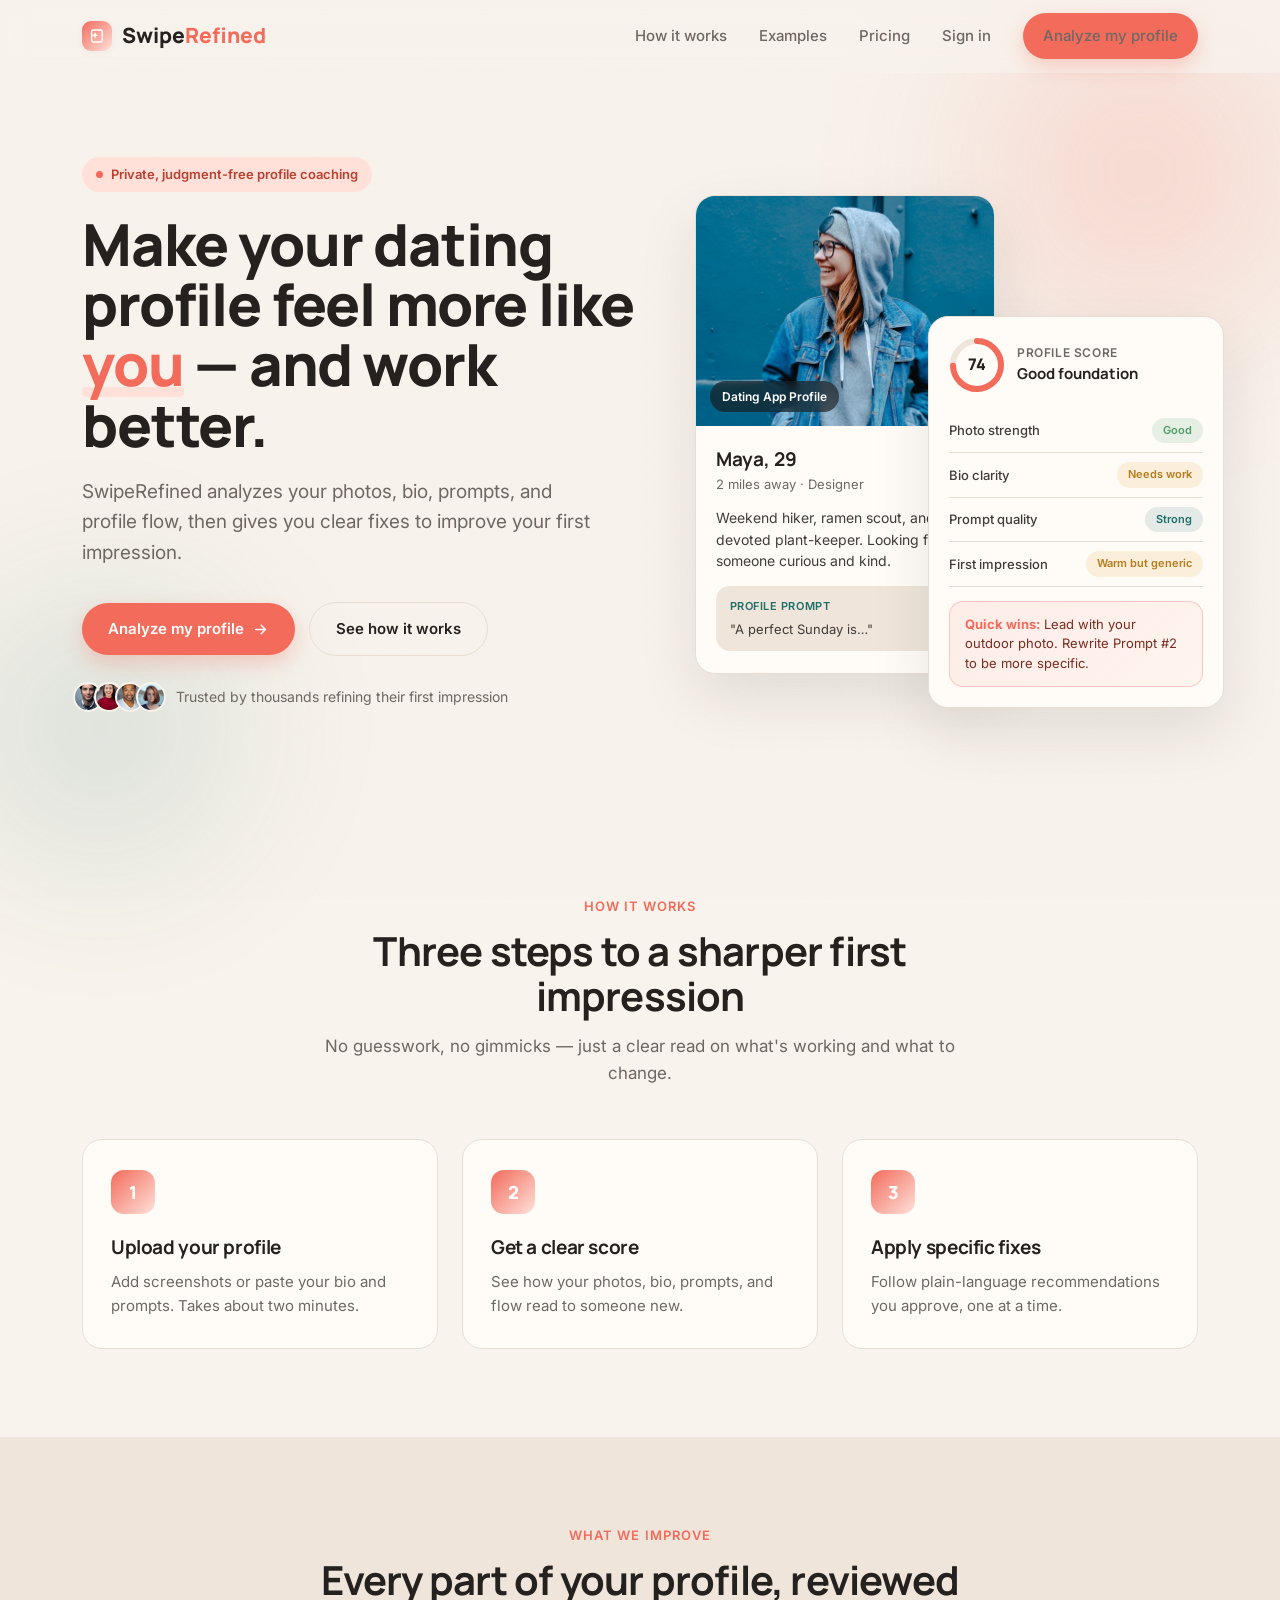
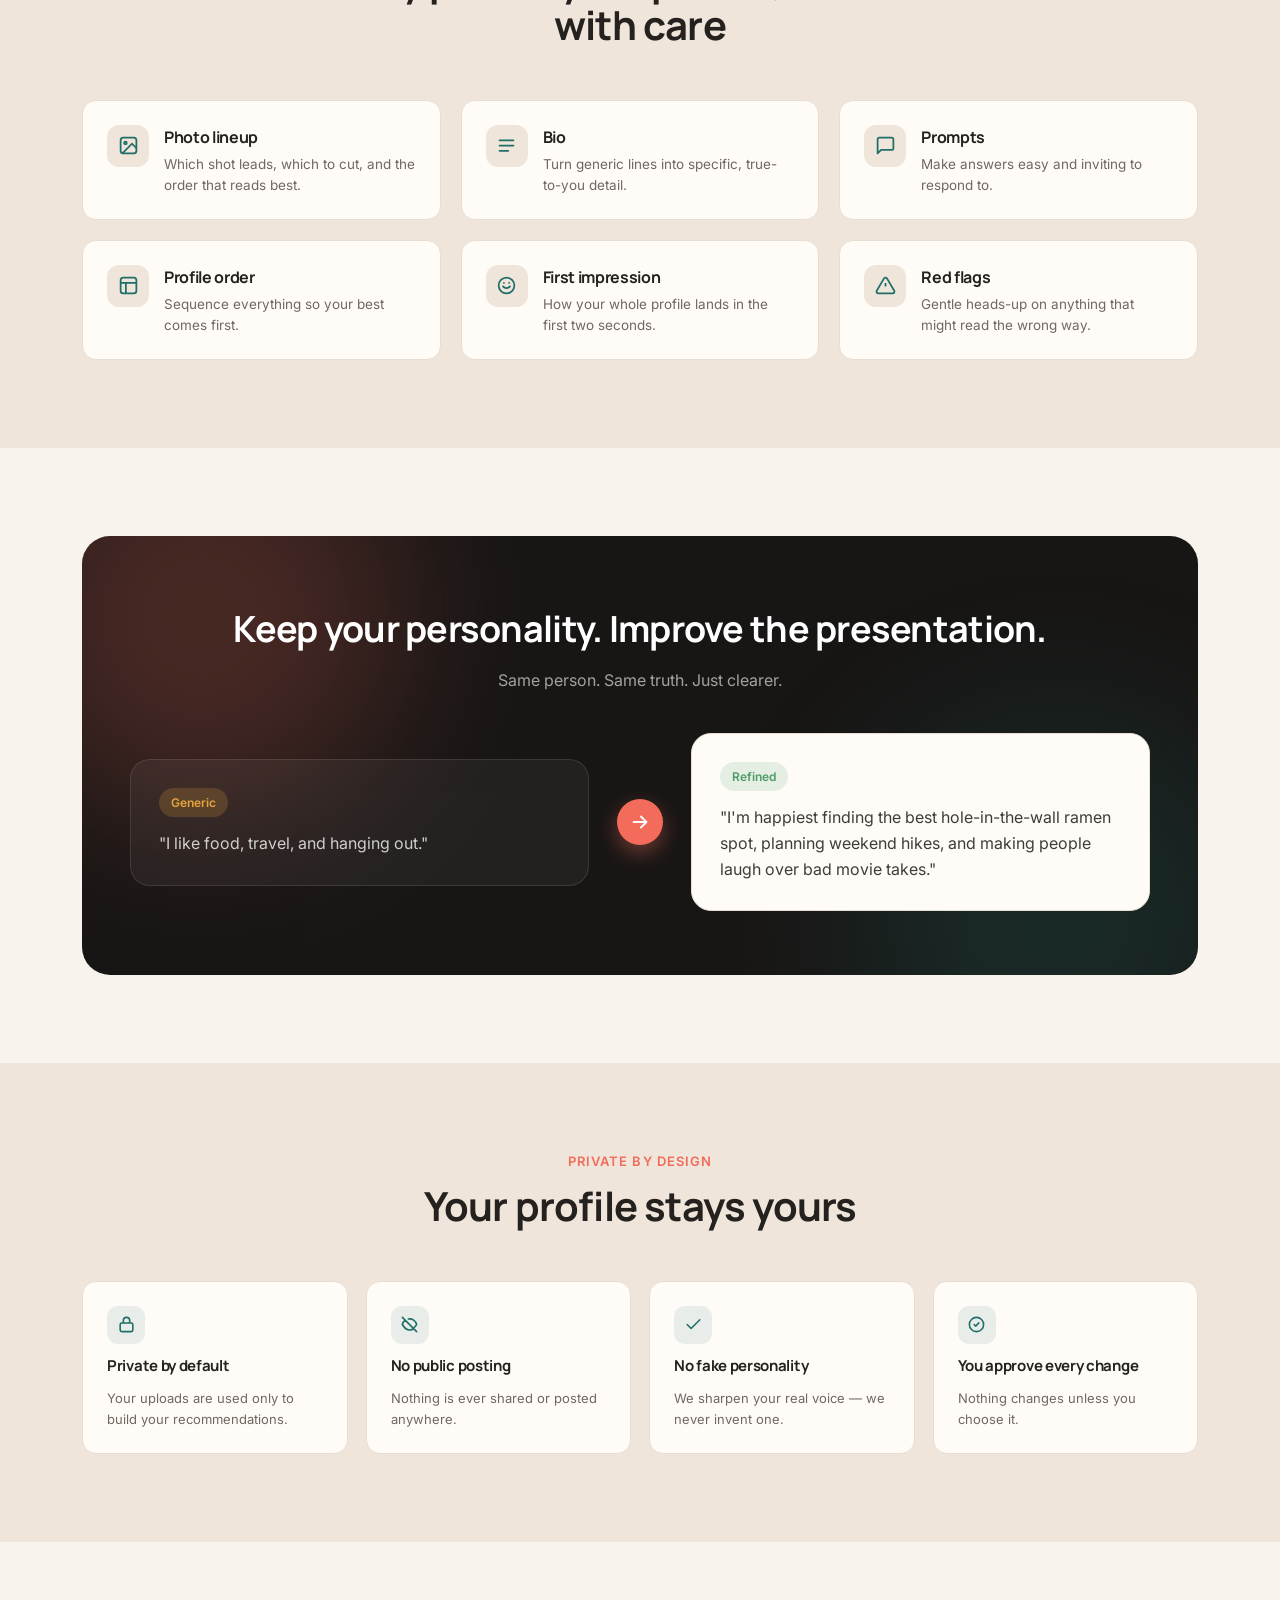
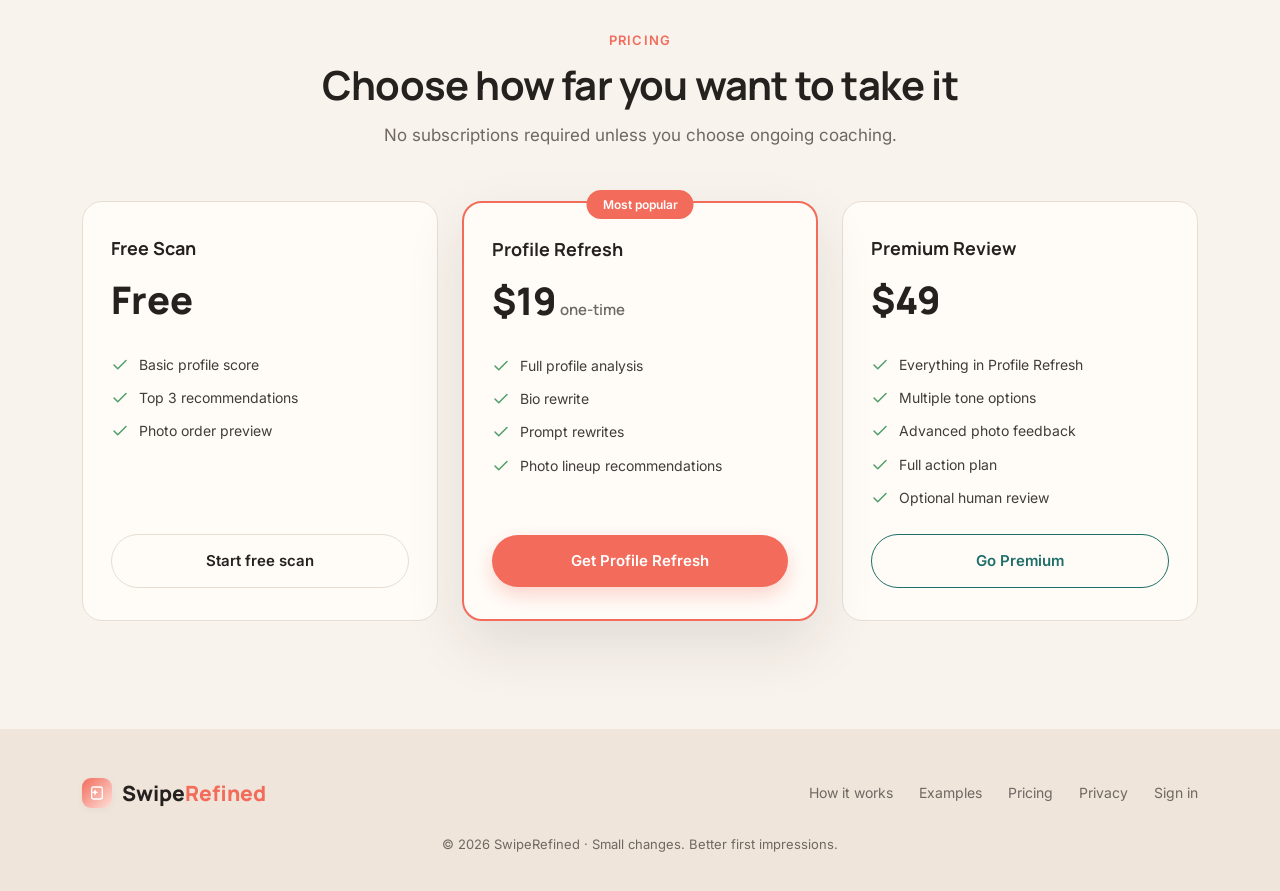
==== 01-landing-refined.html @ c5d5e26e "SwipeRefined design preview: 9 refined screens + shared kit" ====
<!DOCTYPE html>
<html lang="en">
<head>
<meta charset="UTF-8" />
<meta name="viewport" content="width=device-width, initial-scale=1.0" />
<title>SwipeRefined — Make your dating profile feel more like you</title>
<link rel="preconnect" href="https://fonts.googleapis.com" />
<link rel="preconnect" href="https://fonts.gstatic.com" crossorigin />
<link href="https://fonts.googleapis.com/css2?family=Manrope:wght@500;600;700;800&family=Inter:wght@400;500;600&display=swap" rel="stylesheet" />
<style>
  :root{
    --cream:#F8F3EC; --charcoal:#24211F; --gray:#6F6862;
    --coral:#F26B5B; --teal:#1F6F68; --blush:#FFE1DA;
    --green:#4F9D69; --amber:#E7A33E; --card:#FFFCF8;
    --border:#E7DDD2; --sand:#EFE5DA; --dark:#181615;
    --shadow-sm:0 2px 8px rgba(36,33,31,.04);
    --shadow:0 10px 30px rgba(36,33,31,.06);
    --shadow-lg:0 24px 60px rgba(36,33,31,.10);
    --r-lg:20px; --r-md:14px;
    --ease:cubic-bezier(.22,.61,.36,1);
    --container:1180px;
  }
  *{box-sizing:border-box;margin:0;padding:0}
  html{scroll-behavior:smooth}
  body{
    font-family:'Inter',sans-serif;color:var(--charcoal);
    background:var(--cream);line-height:1.6;-webkit-font-smoothing:antialiased;
    position:relative;overflow-x:hidden;
  }
  /* Grain texture overlay for tactile warmth */
  body::before{
    content:"";position:fixed;inset:0;z-index:1;pointer-events:none;opacity:.025;
    background-image:url("data:image/svg+xml,%3Csvg xmlns='http://www.w3.org/2000/svg' width='160' height='160'%3E%3Cfilter id='n'%3E%3CfeTurbulence type='fractalNoise' baseFrequency='.85' numOctaves='3'/%3E%3C/filter%3E%3Crect width='100%25' height='100%25' filter='url(%23n)'/%3E%3C/svg%3E");
  }
  h1,h2,h3,.display{font-family:'Manrope',sans-serif;letter-spacing:-.02em;color:var(--charcoal)}
  .wrap{max-width:var(--container);margin:0 auto;padding:0 32px;position:relative;z-index:2}
  a{text-decoration:none;color:inherit}

  /* ---------- Buttons ---------- */
  .btn{display:inline-flex;align-items:center;gap:8px;border:none;cursor:pointer;
    font-family:'Inter';font-weight:600;font-size:15px;border-radius:999px;
    padding:14px 26px;transition:transform .25s var(--ease),box-shadow .25s var(--ease),background .25s}
  .btn:focus-visible{outline:3px solid rgba(242,107,91,.45);outline-offset:2px}
  .btn-primary{background:var(--coral);color:#fff;box-shadow:0 8px 20px rgba(242,107,91,.28)}
  .btn-primary:hover{transform:translateY(-2px);box-shadow:0 14px 30px rgba(242,107,91,.38)}
  .btn-ghost{background:transparent;color:var(--charcoal);border:1.5px solid var(--border)}
  .btn-ghost:hover{background:var(--sand);transform:translateY(-2px)}

  /* ---------- Nav ---------- */
  nav{position:sticky;top:0;z-index:50;backdrop-filter:blur(14px);
    background:rgba(248,243,236,.78);border-bottom:1px solid transparent;transition:border-color .3s,box-shadow .3s}
  nav.scrolled{border-color:var(--border);box-shadow:var(--shadow-sm)}
  .nav-inner{display:flex;align-items:center;justify-content:space-between;height:72px}
  .logo{display:flex;align-items:center;gap:10px;font-family:'Manrope';font-weight:800;font-size:21px}
  .logo .mark{width:30px;height:30px;border-radius:9px;background:linear-gradient(135deg,var(--coral),var(--blush));
    display:grid;place-items:center;box-shadow:var(--shadow-sm)}
  .logo .swipe{color:var(--charcoal)} .logo .refined{color:var(--coral)}
  .nav-links{display:flex;align-items:center;gap:32px}
  .nav-links a{font-size:15px;color:var(--gray);font-weight:500;position:relative;transition:color .2s}
  .nav-links a:not(.btn)::after{content:"";position:absolute;left:0;bottom:-4px;width:0;height:2px;background:var(--coral);transition:width .25s var(--ease)}
  .nav-links a:not(.btn):hover{color:var(--charcoal)} .nav-links a:not(.btn):hover::after{width:100%}
  @media(max-width:880px){.nav-links a:not(.btn):not(.signin){display:none}}

  /* ---------- Hero ---------- */
  .hero{position:relative;padding:84px 0 96px}
  .blob{position:absolute;border-radius:50%;filter:blur(60px);opacity:.5;z-index:0;pointer-events:none}
  .blob-1{width:520px;height:520px;background:radial-gradient(circle,rgba(242,107,91,.45),transparent 70%);top:-160px;right:-120px}
  .blob-2{width:440px;height:440px;background:radial-gradient(circle,rgba(31,111,104,.30),transparent 70%);bottom:-140px;left:-120px}
  .hero-grid{display:grid;grid-template-columns:1.05fr .95fr;gap:56px;align-items:center;position:relative;z-index:2}
  @media(max-width:920px){.hero-grid{grid-template-columns:1fr;gap:48px}}
  .eyebrow{display:inline-flex;align-items:center;gap:8px;background:var(--blush);color:#b8402f;
    font-size:13px;font-weight:600;padding:7px 14px;border-radius:999px;margin-bottom:22px}
  .eyebrow .dot{width:7px;height:7px;border-radius:50%;background:var(--coral)}
  h1.hero-title{font-size:clamp(38px,5vw,58px);font-weight:800;line-height:1.04;margin-bottom:22px}
  h1.hero-title .accent{color:var(--coral);position:relative;white-space:nowrap}
  h1.hero-title .accent::after{content:"";position:absolute;left:0;bottom:6px;width:100%;height:10px;
    background:var(--blush);z-index:-1;border-radius:4px}
  .hero-sub{font-size:19px;color:var(--gray);max-width:520px;margin-bottom:34px}
  .hero-cta{display:flex;gap:14px;flex-wrap:wrap;align-items:center}
  .hero-trust{margin-top:26px;display:flex;align-items:center;gap:10px;color:var(--gray);font-size:14px}
  .avatars{display:flex} .avatars span{width:30px;height:30px;border-radius:50%;border:2.5px solid var(--cream);
    margin-left:-9px;background-size:cover;background-position:center}

  /* ---------- Hero visual: profile card + AI panel ---------- */
  .visual{position:relative;z-index:2}
  .profile-card{background:var(--card);border:1px solid var(--border);border-radius:var(--r-lg);
    overflow:hidden;box-shadow:var(--shadow-lg);max-width:300px;position:relative;z-index:3}
  .profile-photo{height:230px;background-size:cover;background-position:center;position:relative}
  .profile-photo .tag{position:absolute;left:14px;bottom:14px;background:rgba(24,22,21,.62);
    backdrop-filter:blur(6px);color:#fff;font-size:12px;font-weight:600;padding:6px 12px;border-radius:999px}
  .profile-body{padding:18px 20px 22px}
  .profile-body .name{font-family:'Manrope';font-weight:700;font-size:19px}
  .profile-body .meta{color:var(--gray);font-size:13px;margin-bottom:12px}
  .profile-body .bio{font-size:14px;color:#403c39;line-height:1.55}
  .prompt-mini{margin-top:14px;padding:12px 14px;background:var(--sand);border-radius:var(--r-md)}
  .prompt-mini .q{font-size:11px;font-weight:600;color:var(--teal);text-transform:uppercase;letter-spacing:.05em}
  .prompt-mini .a{font-size:13px;color:#403c39;margin-top:3px}

  /* AI feedback panel overlaps the card */
  .ai-panel{position:absolute;right:-26px;bottom:-34px;width:296px;background:var(--card);
    border:1px solid var(--border);border-radius:var(--r-lg);box-shadow:var(--shadow-lg);
    padding:20px;z-index:4}
  @media(max-width:920px){.ai-panel{position:relative;right:auto;bottom:auto;margin:-18px auto 0;width:100%;max-width:360px}}
  @media(max-width:480px){.profile-card{max-width:100%}}
  .ai-head{display:flex;align-items:center;gap:12px;margin-bottom:16px}
  .ring{--v:74;width:56px;height:56px;flex-shrink:0;position:relative}
  .ring svg{transform:rotate(-90deg)} .ring .val{position:absolute;inset:0;display:grid;place-items:center;
    font-family:'Manrope';font-weight:800;font-size:16px}
  .ai-head .lbl{font-size:12px;color:var(--gray);font-weight:600;text-transform:uppercase;letter-spacing:.05em}
  .ai-head .score-word{font-family:'Manrope';font-weight:700;font-size:15px;color:var(--charcoal)}
  .ai-row{display:flex;align-items:center;justify-content:space-between;padding:9px 0;border-bottom:1px solid var(--border)}
  .ai-row:last-of-type{border-bottom:none}
  .ai-row .k{font-size:13px;color:#403c39;font-weight:500}
  .pill{font-size:11px;font-weight:600;padding:4px 11px;border-radius:999px}
  .pill.good{background:rgba(79,157,105,.14);color:var(--green)}
  .pill.warn{background:rgba(231,163,62,.16);color:#b67d1e}
  .pill.strong{background:rgba(31,111,104,.12);color:var(--teal)}
  .ai-rec{margin-top:14px;padding:13px 15px;background:linear-gradient(135deg,rgba(242,107,91,.10),rgba(255,225,218,.30));
    border:1px solid rgba(242,107,91,.30);border-radius:var(--r-md);font-size:13px;color:#7a2c20;line-height:1.5}
  .ai-rec b{color:var(--coral)}

  /* ---------- Section scaffolding ---------- */
  section{position:relative}
  .sec-pad{padding:88px 0}
  .sec-head{text-align:center;max-width:660px;margin:0 auto 52px}
  .sec-head .kick{font-size:13px;font-weight:600;letter-spacing:.08em;text-transform:uppercase;color:var(--coral);margin-bottom:12px}
  .sec-head h2{font-size:clamp(28px,3.4vw,40px);font-weight:700;line-height:1.12;margin-bottom:14px}
  .sec-head p{color:var(--gray);font-size:17px}

  /* How it works */
  .steps{display:grid;grid-template-columns:repeat(3,1fr);gap:24px}
  @media(max-width:820px){.steps{grid-template-columns:1fr}}
  .step{background:var(--card);border:1px solid var(--border);border-radius:var(--r-lg);padding:30px 28px;
    transition:transform .3s var(--ease),box-shadow .3s var(--ease)}
  .step:hover{transform:translateY(-4px);box-shadow:var(--shadow)}
  .step .n{width:44px;height:44px;border-radius:13px;background:linear-gradient(135deg,var(--coral),var(--blush));
    color:#fff;font-family:'Manrope';font-weight:800;display:grid;place-items:center;font-size:18px;margin-bottom:18px}
  .step h3{font-size:19px;margin-bottom:8px} .step p{color:var(--gray);font-size:15px}

  /* What we improve */
  .improve-grid{display:grid;grid-template-columns:repeat(3,1fr);gap:20px}
  @media(max-width:820px){.improve-grid{grid-template-columns:repeat(2,1fr)}}
  @media(max-width:520px){.improve-grid{grid-template-columns:1fr}}
  .icard{background:var(--card);border:1px solid var(--border);border-radius:var(--r-md);padding:24px;
    display:flex;gap:15px;align-items:flex-start;transition:transform .3s var(--ease),border-color .3s}
  .icard:hover{transform:translateY(-3px);border-color:var(--coral)}
  .icard .ic{width:42px;height:42px;border-radius:12px;background:var(--sand);display:grid;place-items:center;flex-shrink:0}
  .icard .ic svg{width:21px;height:21px;stroke:var(--teal)}
  .icard h3{font-size:16px;margin-bottom:4px} .icard p{font-size:13.5px;color:var(--gray);line-height:1.5}

  /* Before / after */
  .ba-wrap{background:var(--dark);border-radius:28px;padding:64px 48px;position:relative;overflow:hidden}
  .ba-wrap .glow{position:absolute;width:400px;height:400px;border-radius:50%;filter:blur(80px);opacity:.22}
  .ba-wrap .g1{background:var(--coral);top:-120px;left:-80px} .ba-wrap .g2{background:var(--teal);bottom:-140px;right:-60px}
  .ba-head{text-align:center;margin-bottom:40px;position:relative;z-index:2}
  .ba-head h2{color:#fff;font-size:clamp(26px,3vw,36px)}
  .ba-head p{color:rgba(255,255,255,.6);margin-top:10px}
  .ba-grid{display:grid;grid-template-columns:1fr auto 1fr;gap:28px;align-items:center;position:relative;z-index:2}
  @media(max-width:820px){.ba-grid{grid-template-columns:1fr;gap:18px}.ba-arrow{transform:rotate(90deg)}}
  .ba-card{border-radius:var(--r-lg);padding:28px}
  .ba-before{background:rgba(255,255,255,.05);border:1px solid rgba(255,255,255,.10)}
  .ba-after{background:var(--card);border:1px solid var(--border)}
  .ba-card .tag{font-size:12px;font-weight:600;padding:5px 12px;border-radius:999px;display:inline-block;margin-bottom:14px}
  .ba-before .tag{background:rgba(231,163,62,.2);color:var(--amber)}
  .ba-after .tag{background:rgba(79,157,105,.15);color:var(--green)}
  .ba-before p{color:rgba(255,255,255,.78);font-size:16px;line-height:1.6}
  .ba-after p{color:#403c39;font-size:16px;line-height:1.6}
  .ba-arrow{width:46px;height:46px;border-radius:50%;background:var(--coral);display:grid;place-items:center;margin:0 auto;box-shadow:0 8px 20px rgba(242,107,91,.4)}
  .ba-arrow svg{stroke:#fff;width:22px;height:22px}

  /* Trust */
  .trust-grid{display:grid;grid-template-columns:repeat(4,1fr);gap:18px}
  @media(max-width:820px){.trust-grid{grid-template-columns:repeat(2,1fr)}}
  .trust{display:flex;flex-direction:column;gap:10px;padding:24px;background:var(--card);border:1px solid var(--border);border-radius:var(--r-md)}
  .trust .ic{width:38px;height:38px;border-radius:11px;background:rgba(31,111,104,.10);display:grid;place-items:center}
  .trust .ic svg{width:19px;height:19px;stroke:var(--teal)}
  .trust h3{font-size:15px} .trust p{font-size:13px;color:var(--gray)}

  /* Pricing */
  .price-grid{display:grid;grid-template-columns:repeat(3,1fr);gap:24px;align-items:stretch}
  @media(max-width:820px){.price-grid{grid-template-columns:1fr;max-width:420px;margin:0 auto}}
  .price{background:var(--card);border:1px solid var(--border);border-radius:var(--r-lg);padding:32px 28px;
    display:flex;flex-direction:column;transition:transform .3s var(--ease),box-shadow .3s var(--ease)}
  .price:hover{transform:translateY(-4px);box-shadow:var(--shadow)}
  .price.feat{border:2px solid var(--coral);box-shadow:var(--shadow-lg);position:relative}
  .price.feat .ribbon{position:absolute;top:-13px;left:50%;transform:translateX(-50%);background:var(--coral);
    color:#fff;font-size:12px;font-weight:600;padding:5px 16px;border-radius:999px;white-space:nowrap}
  .price .tier{font-family:'Manrope';font-weight:700;font-size:18px;margin-bottom:6px}
  .price .amt{font-family:'Manrope';font-weight:800;font-size:38px;margin-bottom:4px}
  .price .amt small{font-size:15px;font-weight:600;color:var(--gray)}
  .price .feats{list-style:none;margin:20px 0 24px;display:flex;flex-direction:column;gap:11px;flex:1}
  .price .feats li{display:flex;gap:10px;font-size:14px;color:#403c39}
  .price .feats svg{width:18px;height:18px;stroke:var(--green);flex-shrink:0;margin-top:2px}

  /* Footer */
  footer{background:var(--sand);padding:48px 0 36px;margin-top:20px}
  .foot-inner{display:flex;justify-content:space-between;align-items:center;flex-wrap:wrap;gap:20px}
  .foot-links{display:flex;gap:26px;flex-wrap:wrap} .foot-links a{color:var(--gray);font-size:14px;transition:color .2s}
  .foot-links a:hover{color:var(--coral)}
  .foot-note{color:var(--gray);font-size:13px;margin-top:24px;text-align:center}

  /* ---------- Reveal animation ---------- */
  .reveal{opacity:0;transform:translateY(22px);transition:opacity .7s var(--ease),transform .7s var(--ease)}
  .reveal.in{opacity:1;transform:none}
  .hero .reveal{transition-delay:calc(var(--i,0)*90ms)}
  @media(prefers-reduced-motion:reduce){
    .reveal{opacity:1;transform:none;transition:none}
    *{animation:none!important}
    html{scroll-behavior:auto}
  }
</style>
</head>
<body>

<nav id="nav">
  <div class="wrap nav-inner">
    <a class="logo" href="#"><span class="mark">
      <svg width="16" height="16" viewBox="0 0 24 24" fill="none"><rect x="4" y="3" width="16" height="18" rx="3" stroke="#fff" stroke-width="2"/><path d="M9 16l1.5-3.5L14 11l-3.5-1.5L9 6l-1.5 3.5L4 11l3.5 1.5L9 16z" fill="#fff"/></svg>
    </span><span><span class="swipe">Swipe</span><span class="refined">Refined</span></span></a>
    <div class="nav-links">
      <a href="#how">How it works</a>
      <a href="#examples">Examples</a>
      <a href="#pricing">Pricing</a>
      <a href="#" class="signin">Sign in</a>
      <a href="#" class="btn btn-primary" style="padding:11px 20px">Analyze my profile</a>
    </div>
  </div>
</nav>

<header class="hero">
  <span class="blob blob-1"></span><span class="blob blob-2"></span>
  <div class="wrap hero-grid">
    <div class="hero-copy">
      <span class="eyebrow reveal" style="--i:0"><span class="dot"></span>Private, judgment-free profile coaching</span>
      <h1 class="hero-title reveal" style="--i:1">Make your dating profile feel more like <span class="accent">you</span> — and work better.</h1>
      <p class="hero-sub reveal" style="--i:2">SwipeRefined analyzes your photos, bio, prompts, and profile flow, then gives you clear fixes to improve your first impression.</p>
      <div class="hero-cta reveal" style="--i:3">
        <a href="#" class="btn btn-primary">Analyze my profile
          <svg width="17" height="17" viewBox="0 0 24 24" fill="none"><path d="M5 12h14M13 6l6 6-6 6" stroke="#fff" stroke-width="2" stroke-linecap="round" stroke-linejoin="round"/></svg>
        </a>
        <a href="#how" class="btn btn-ghost">See how it works</a>
      </div>
      <div class="hero-trust reveal" style="--i:4">
        <div class="avatars">
          <span style="background-image:url(assets/portrait-jordan.jpg)"></span>
          <span style="background-image:url(assets/portrait-taylor.jpg)"></span>
          <span style="background-image:url(assets/portrait-alex.jpg)"></span>
          <span style="background-image:url(assets/portrait-chris.jpg)"></span>
        </div>
        <span>Trusted by thousands refining their first impression</span>
      </div>
    </div>

    <div class="visual reveal" style="--i:3">
      <div class="profile-card">
        <div class="profile-photo" style="background-image:url(assets/portrait-maya.jpg)">
          <span class="tag">Dating App Profile</span>
        </div>
        <div class="profile-body">
          <div class="name">Maya, 29</div>
          <div class="meta">2 miles away · Designer</div>
          <p class="bio">Weekend hiker, ramen scout, and devoted plant-keeper. Looking for someone curious and kind.</p>
          <div class="prompt-mini">
            <div class="q">Profile Prompt</div>
            <div class="a">"A perfect Sunday is…"</div>
          </div>
        </div>
      </div>

      <aside class="ai-panel">
        <div class="ai-head">
          <div class="ring" data-val="74">
            <svg width="56" height="56" viewBox="0 0 56 56">
              <circle cx="28" cy="28" r="24" fill="none" stroke="#EFE5DA" stroke-width="6"/>
              <circle class="ring-fg" cx="28" cy="28" r="24" fill="none" stroke="#F26B5B" stroke-width="6" stroke-linecap="round" stroke-dasharray="150.8" stroke-dashoffset="150.8"/>
            </svg>
            <span class="val">0</span>
          </div>
          <div>
            <div class="lbl">Profile score</div>
            <div class="score-word">Good foundation</div>
          </div>
        </div>
        <div class="ai-row"><span class="k">Photo strength</span><span class="pill good">Good</span></div>
        <div class="ai-row"><span class="k">Bio clarity</span><span class="pill warn">Needs work</span></div>
        <div class="ai-row"><span class="k">Prompt quality</span><span class="pill strong">Strong</span></div>
        <div class="ai-row"><span class="k">First impression</span><span class="pill warn">Warm but generic</span></div>
        <div class="ai-rec"><b>Quick wins:</b> Lead with your outdoor photo. Rewrite Prompt #2 to be more specific.</div>
      </aside>
    </div>
  </div>
</header>

<!-- How it works -->
<section id="how" class="sec-pad">
  <div class="wrap">
    <div class="sec-head reveal">
      <div class="kick">How it works</div>
      <h2>Three steps to a sharper first impression</h2>
      <p>No guesswork, no gimmicks — just a clear read on what's working and what to change.</p>
    </div>
    <div class="steps">
      <div class="step reveal"><div class="n">1</div><h3>Upload your profile</h3><p>Add screenshots or paste your bio and prompts. Takes about two minutes.</p></div>
      <div class="step reveal"><div class="n">2</div><h3>Get a clear score</h3><p>See how your photos, bio, prompts, and flow read to someone new.</p></div>
      <div class="step reveal"><div class="n">3</div><h3>Apply specific fixes</h3><p>Follow plain-language recommendations you approve, one at a time.</p></div>
    </div>
  </div>
</section>

<!-- What we improve -->
<section class="sec-pad" style="background:var(--sand)">
  <div class="wrap">
    <div class="sec-head reveal">
      <div class="kick">What we improve</div>
      <h2>Every part of your profile, reviewed with care</h2>
    </div>
    <div class="improve-grid">
      <div class="icard reveal"><span class="ic"><svg viewBox="0 0 24 24" fill="none"><rect x="3" y="3" width="18" height="18" rx="3" stroke-width="2"/><circle cx="8.5" cy="9" r="1.5" stroke-width="2"/><path d="M21 15l-5-5L5 21" stroke-width="2"/></svg></span><div><h3>Photo lineup</h3><p>Which shot leads, which to cut, and the order that reads best.</p></div></div>
      <div class="icard reveal"><span class="ic"><svg viewBox="0 0 24 24" fill="none"><path d="M4 6h16M4 12h16M4 18h10" stroke-width="2" stroke-linecap="round"/></svg></span><div><h3>Bio</h3><p>Turn generic lines into specific, true-to-you detail.</p></div></div>
      <div class="icard reveal"><span class="ic"><svg viewBox="0 0 24 24" fill="none"><path d="M21 15a2 2 0 01-2 2H7l-4 4V5a2 2 0 012-2h14a2 2 0 012 2z" stroke-width="2" stroke-linejoin="round"/></svg></span><div><h3>Prompts</h3><p>Make answers easy and inviting to respond to.</p></div></div>
      <div class="icard reveal"><span class="ic"><svg viewBox="0 0 24 24" fill="none"><path d="M3 9h18M9 21V9" stroke-width="2"/><rect x="3" y="3" width="18" height="18" rx="3" stroke-width="2"/></svg></span><div><h3>Profile order</h3><p>Sequence everything so your best comes first.</p></div></div>
      <div class="icard reveal"><span class="ic"><svg viewBox="0 0 24 24" fill="none"><circle cx="12" cy="12" r="9" stroke-width="2"/><path d="M8 13s1.5 2 4 2 4-2 4-2M9 9h.01M15 9h.01" stroke-width="2" stroke-linecap="round"/></svg></span><div><h3>First impression</h3><p>How your whole profile lands in the first two seconds.</p></div></div>
      <div class="icard reveal"><span class="ic"><svg viewBox="0 0 24 24" fill="none"><path d="M12 9v4M12 17h.01M10.3 3.9L2 18a2 2 0 001.7 3h16.6a2 2 0 001.7-3L13.7 3.9a2 2 0 00-3.4 0z" stroke-width="2" stroke-linejoin="round"/></svg></span><div><h3>Red flags</h3><p>Gentle heads-up on anything that might read the wrong way.</p></div></div>
    </div>
  </div>
</section>

<!-- Before / After -->
<section id="examples" class="sec-pad">
  <div class="wrap">
    <div class="ba-wrap reveal">
      <span class="glow g1"></span><span class="glow g2"></span>
      <div class="ba-head"><h2>Keep your personality. Improve the presentation.</h2><p>Same person. Same truth. Just clearer.</p></div>
      <div class="ba-grid">
        <div class="ba-card ba-before"><span class="tag">Generic</span><p>"I like food, travel, and hanging out."</p></div>
        <div class="ba-arrow"><svg viewBox="0 0 24 24" fill="none"><path d="M5 12h14M13 6l6 6-6 6" stroke-width="2" stroke-linecap="round" stroke-linejoin="round"/></svg></div>
        <div class="ba-card ba-after"><span class="tag">Refined</span><p>"I'm happiest finding the best hole-in-the-wall ramen spot, planning weekend hikes, and making people laugh over bad movie takes."</p></div>
      </div>
    </div>
  </div>
</section>

<!-- Trust -->
<section class="sec-pad" style="background:var(--sand)">
  <div class="wrap">
    <div class="sec-head reveal"><div class="kick">Private by design</div><h2>Your profile stays yours</h2></div>
    <div class="trust-grid">
      <div class="trust reveal"><span class="ic"><svg viewBox="0 0 24 24" fill="none"><rect x="4" y="10" width="16" height="11" rx="2" stroke-width="2"/><path d="M8 10V7a4 4 0 018 0v3" stroke-width="2"/></svg></span><h3>Private by default</h3><p>Your uploads are used only to build your recommendations.</p></div>
      <div class="trust reveal"><span class="ic"><svg viewBox="0 0 24 24" fill="none"><path d="M3 3l18 18M10.6 5.1A9 9 0 0121 12s-1 2-3 3.5M6.6 6.6A9 9 0 003 12s4 7 9 7a8.8 8.8 0 004-1" stroke-width="2" stroke-linecap="round"/></svg></span><h3>No public posting</h3><p>Nothing is ever shared or posted anywhere.</p></div>
      <div class="trust reveal"><span class="ic"><svg viewBox="0 0 24 24" fill="none"><path d="M20 6L9 17l-5-5" stroke-width="2" stroke-linecap="round" stroke-linejoin="round"/></svg></span><h3>No fake personality</h3><p>We sharpen your real voice — we never invent one.</p></div>
      <div class="trust reveal"><span class="ic"><svg viewBox="0 0 24 24" fill="none"><circle cx="12" cy="12" r="9" stroke-width="2"/><path d="M9 12l2 2 4-4" stroke-width="2" stroke-linecap="round" stroke-linejoin="round"/></svg></span><h3>You approve every change</h3><p>Nothing changes unless you choose it.</p></div>
    </div>
  </div>
</section>

<!-- Pricing -->
<section id="pricing" class="sec-pad">
  <div class="wrap">
    <div class="sec-head reveal"><div class="kick">Pricing</div><h2>Choose how far you want to take it</h2><p>No subscriptions required unless you choose ongoing coaching.</p></div>
    <div class="price-grid">
      <div class="price reveal">
        <div class="tier">Free Scan</div><div class="amt">Free</div>
        <ul class="feats">
          <li><svg viewBox="0 0 24 24" fill="none"><path d="M20 6L9 17l-5-5" stroke-width="2" stroke-linecap="round" stroke-linejoin="round"/></svg>Basic profile score</li>
          <li><svg viewBox="0 0 24 24" fill="none"><path d="M20 6L9 17l-5-5" stroke-width="2" stroke-linecap="round" stroke-linejoin="round"/></svg>Top 3 recommendations</li>
          <li><svg viewBox="0 0 24 24" fill="none"><path d="M20 6L9 17l-5-5" stroke-width="2" stroke-linecap="round" stroke-linejoin="round"/></svg>Photo order preview</li>
        </ul>
        <a href="#" class="btn btn-ghost" style="justify-content:center">Start free scan</a>
      </div>
      <div class="price feat reveal">
        <span class="ribbon">Most popular</span>
        <div class="tier">Profile Refresh</div><div class="amt">$19<small> one-time</small></div>
        <ul class="feats">
          <li><svg viewBox="0 0 24 24" fill="none"><path d="M20 6L9 17l-5-5" stroke-width="2" stroke-linecap="round" stroke-linejoin="round"/></svg>Full profile analysis</li>
          <li><svg viewBox="0 0 24 24" fill="none"><path d="M20 6L9 17l-5-5" stroke-width="2" stroke-linecap="round" stroke-linejoin="round"/></svg>Bio rewrite</li>
          <li><svg viewBox="0 0 24 24" fill="none"><path d="M20 6L9 17l-5-5" stroke-width="2" stroke-linecap="round" stroke-linejoin="round"/></svg>Prompt rewrites</li>
          <li><svg viewBox="0 0 24 24" fill="none"><path d="M20 6L9 17l-5-5" stroke-width="2" stroke-linecap="round" stroke-linejoin="round"/></svg>Photo lineup recommendations</li>
        </ul>
        <a href="#" class="btn btn-primary" style="justify-content:center">Get Profile Refresh</a>
      </div>
      <div class="price reveal">
        <div class="tier">Premium Review</div><div class="amt">$49</div>
        <ul class="feats">
          <li><svg viewBox="0 0 24 24" fill="none"><path d="M20 6L9 17l-5-5" stroke-width="2" stroke-linecap="round" stroke-linejoin="round"/></svg>Everything in Profile Refresh</li>
          <li><svg viewBox="0 0 24 24" fill="none"><path d="M20 6L9 17l-5-5" stroke-width="2" stroke-linecap="round" stroke-linejoin="round"/></svg>Multiple tone options</li>
          <li><svg viewBox="0 0 24 24" fill="none"><path d="M20 6L9 17l-5-5" stroke-width="2" stroke-linecap="round" stroke-linejoin="round"/></svg>Advanced photo feedback</li>
          <li><svg viewBox="0 0 24 24" fill="none"><path d="M20 6L9 17l-5-5" stroke-width="2" stroke-linecap="round" stroke-linejoin="round"/></svg>Full action plan</li>
          <li><svg viewBox="0 0 24 24" fill="none"><path d="M20 6L9 17l-5-5" stroke-width="2" stroke-linecap="round" stroke-linejoin="round"/></svg>Optional human review</li>
        </ul>
        <a href="#" class="btn btn-ghost" style="justify-content:center;border-color:var(--teal);color:var(--teal)">Go Premium</a>
      </div>
    </div>
  </div>
</section>

<footer>
  <div class="wrap">
    <div class="foot-inner">
      <a class="logo" href="#"><span class="mark"><svg width="16" height="16" viewBox="0 0 24 24" fill="none"><rect x="4" y="3" width="16" height="18" rx="3" stroke="#fff" stroke-width="2"/><path d="M9 16l1.5-3.5L14 11l-3.5-1.5L9 6l-1.5 3.5L4 11l3.5 1.5L9 16z" fill="#fff"/></svg></span><span><span class="swipe">Swipe</span><span class="refined">Refined</span></span></a>
      <div class="foot-links"><a href="#how">How it works</a><a href="#examples">Examples</a><a href="#pricing">Pricing</a><a href="#">Privacy</a><a href="#">Sign in</a></div>
    </div>
    <p class="foot-note">© 2026 SwipeRefined · Small changes. Better first impressions.</p>
  </div>
</footer>

<script>
  // Sticky nav shadow
  const nav=document.getElementById('nav');
  addEventListener('scroll',()=>nav.classList.toggle('scrolled',scrollY>8));

  // Staggered reveal on scroll
  const io=new IntersectionObserver((es)=>es.forEach(e=>{if(e.isIntersecting){e.target.classList.add('in');io.unobserve(e.target);}}),{threshold:.14});
  document.querySelectorAll('.reveal').forEach(el=>io.observe(el));

  // Animate the score ring + count-up when visible
  const ring=document.querySelector('.ring');
  const ro=new IntersectionObserver((es)=>es.forEach(e=>{
    if(!e.isIntersecting)return; ro.unobserve(e.target);
    const reduce=matchMedia('(prefers-reduced-motion:reduce)').matches;
    const target=+ring.dataset.val, C=150.8, fg=ring.querySelector('.ring-fg'), val=ring.querySelector('.val');
    if(reduce){fg.style.strokeDashoffset=C*(1-target/100);val.textContent=target;return;}
    fg.style.transition='stroke-dashoffset 1.4s cubic-bezier(.22,.61,.36,1)';
    requestAnimationFrame(()=>fg.style.strokeDashoffset=C*(1-target/100));
    let n=0;const step=()=>{n+=2;if(n>=target){val.textContent=target;return;}val.textContent=n;requestAnimationFrame(step);};
    setTimeout(step,200);
  }),{threshold:.5});
  ro.observe(ring);
</script>
</body>
</html>
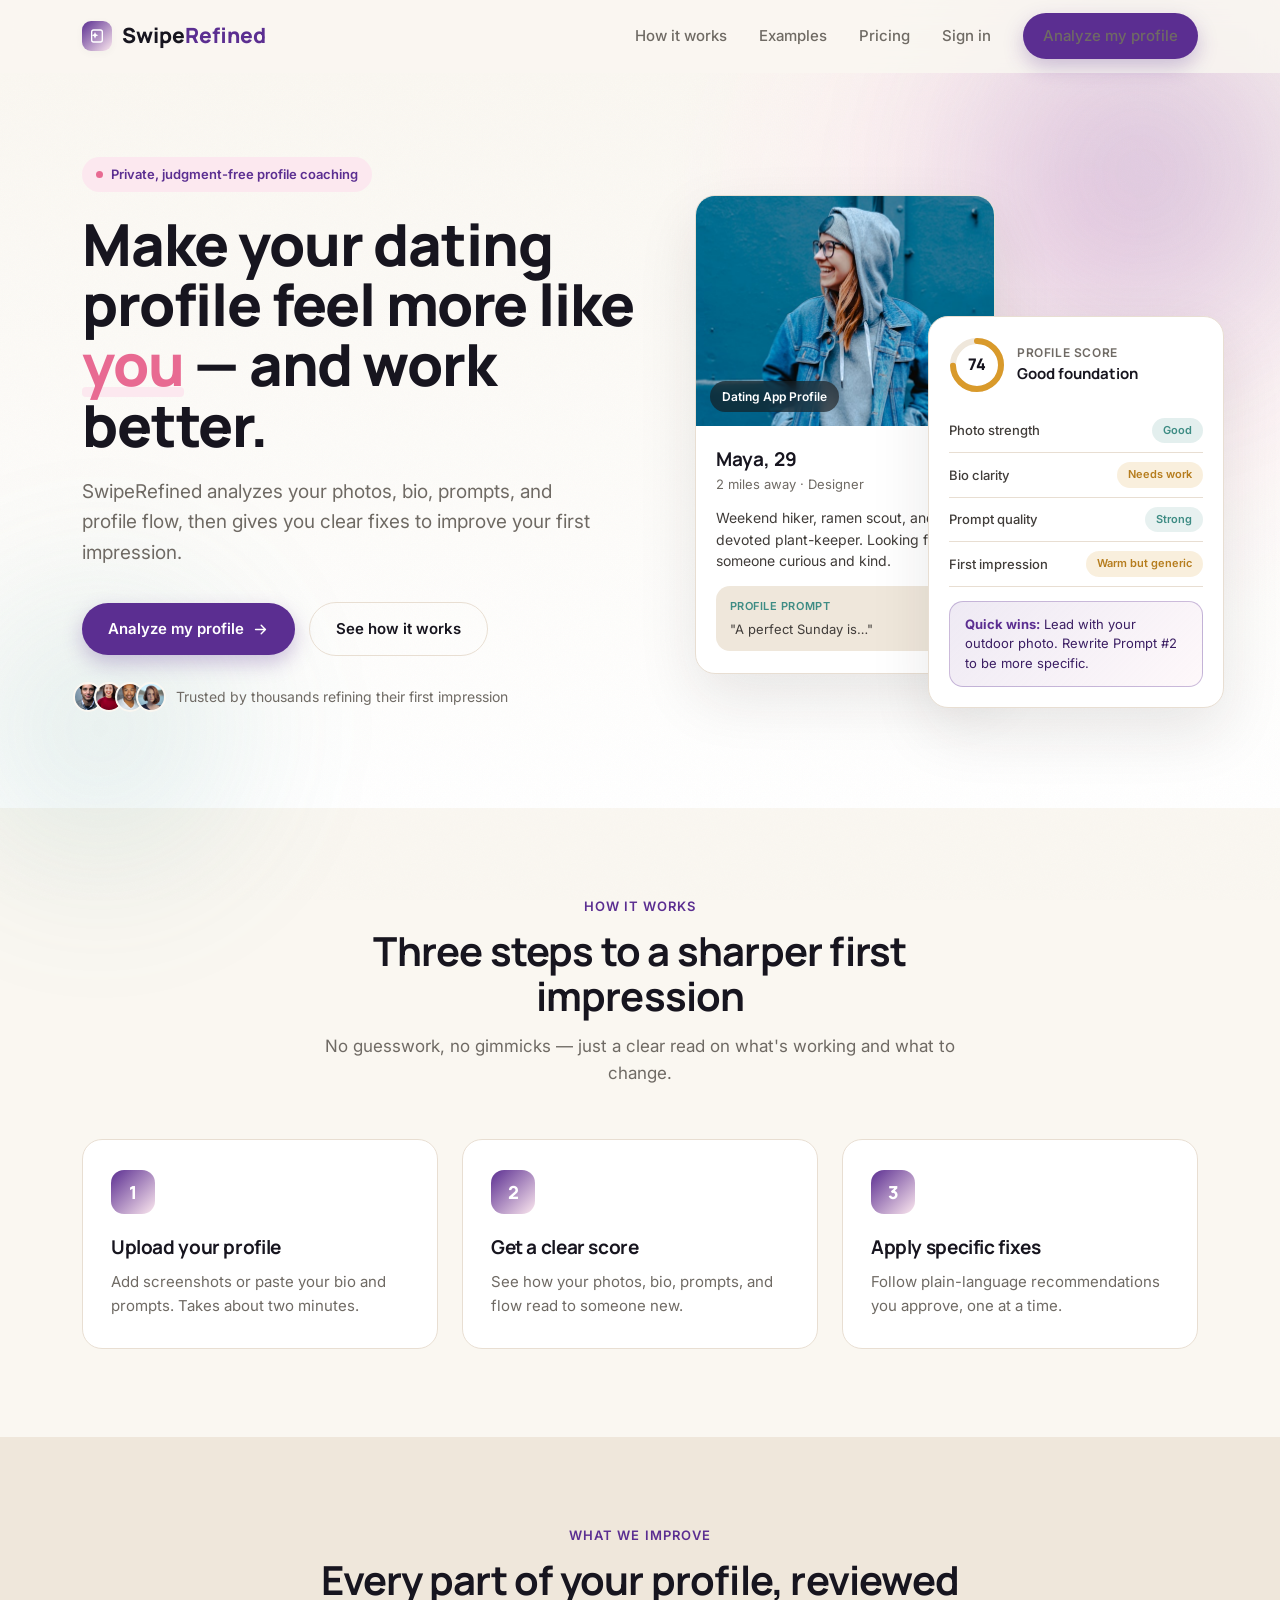
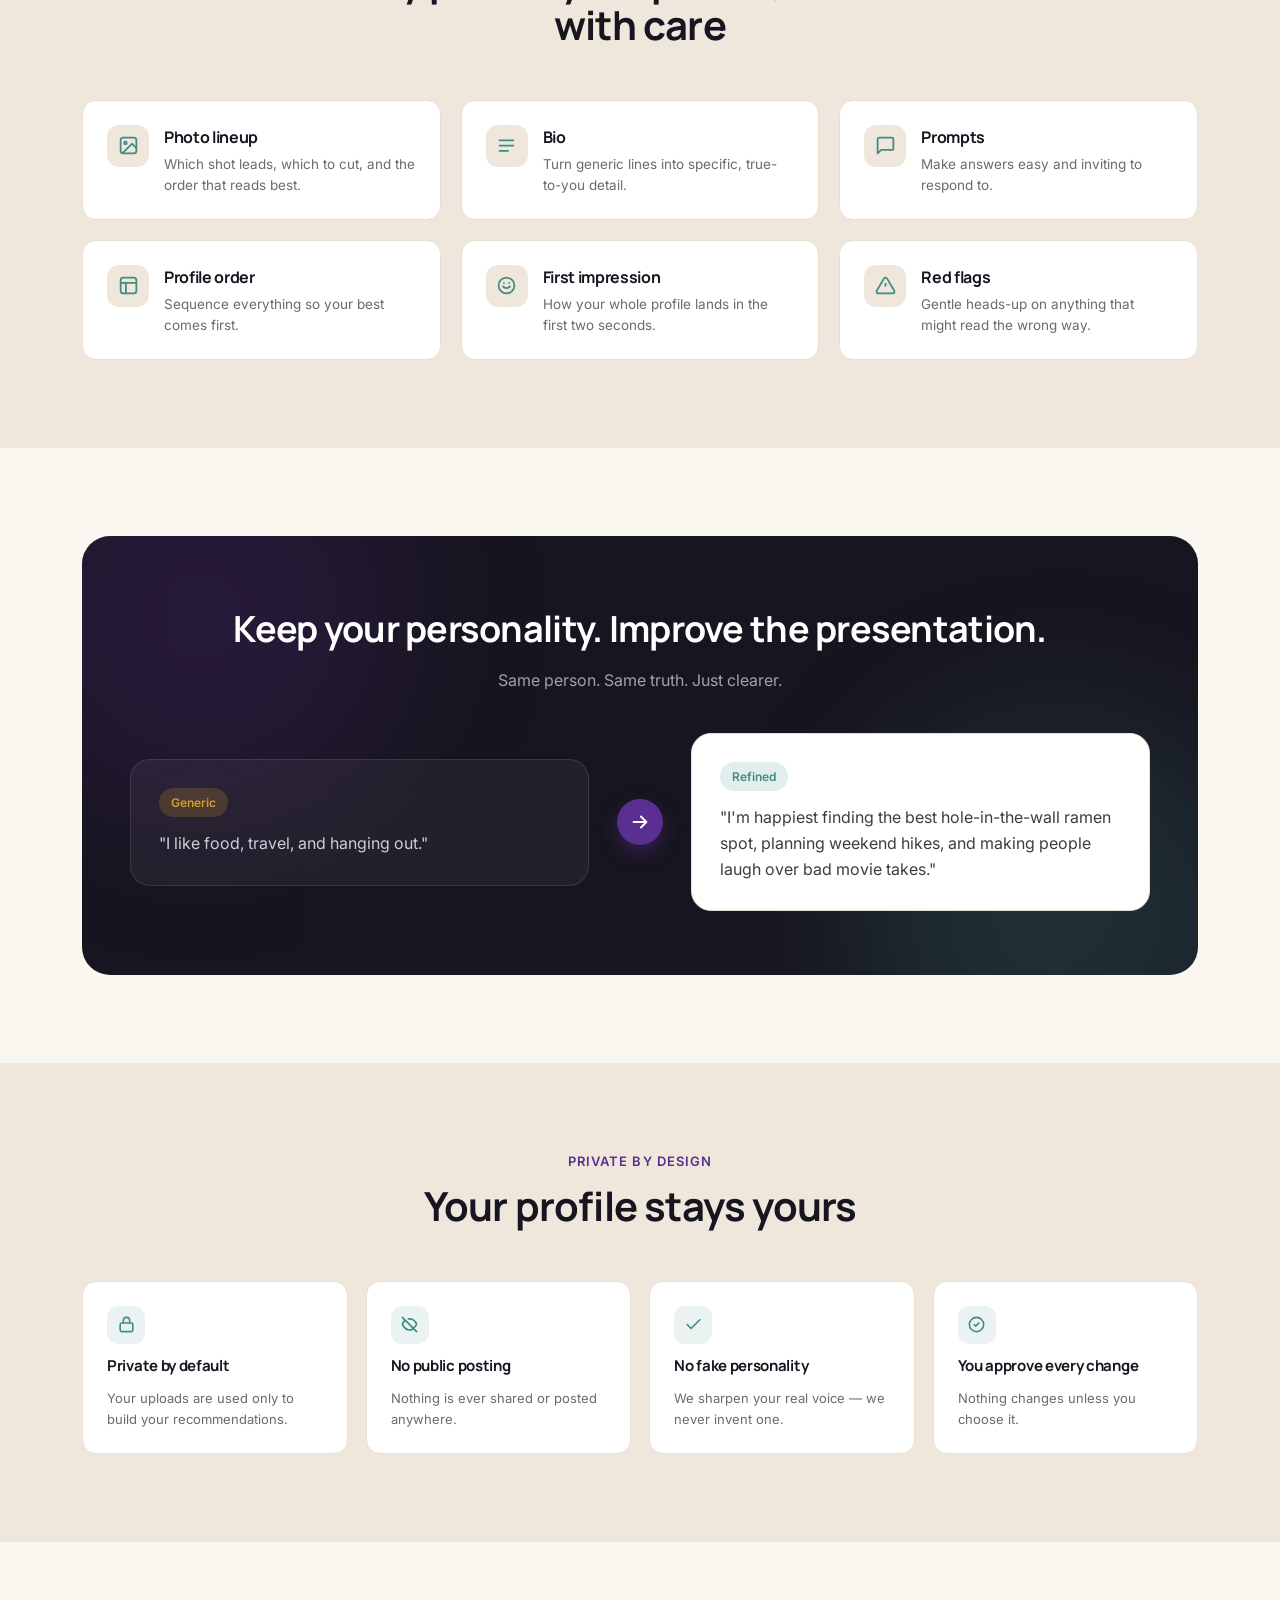
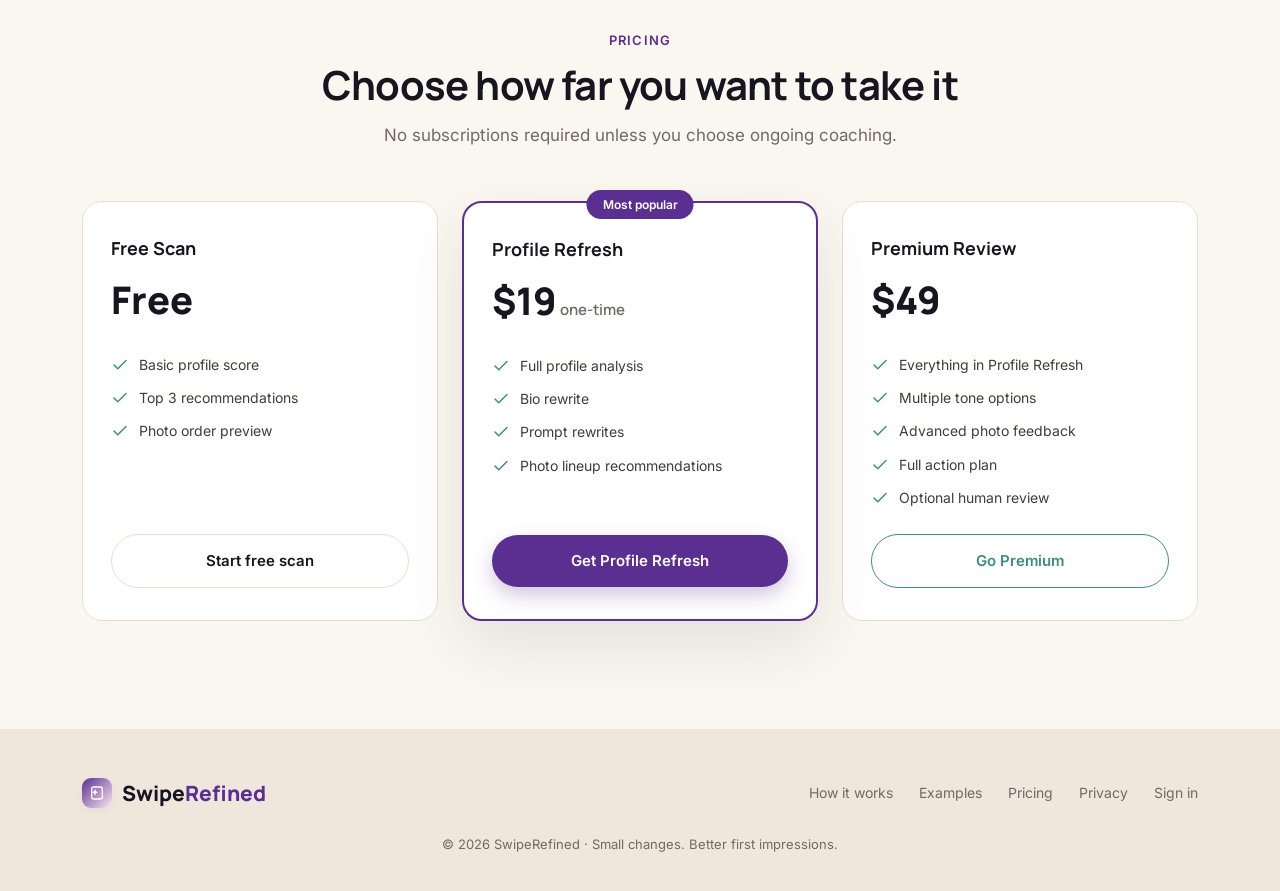
==== commit 48f63e2f: "Rebrand to Modern Matchmaker palette (plum/rose/teal); replace coral system" ====
--- a/01-landing-refined.html
+++ b/01-landing-refined.html
@@ -9,11 +9,13 @@
 <link href="https://fonts.googleapis.com/css2?family=Manrope:wght@500;600;700;800&family=Inter:wght@400;500;600&display=swap" rel="stylesheet" />
 <style>
   :root{
-    --cream:#F8F3EC; --charcoal:#24211F; --gray:#6F6862;
-    --coral:#F26B5B; --teal:#1F6F68; --blush:#FFE1DA;
-    --green:#4F9D69; --amber:#E7A33E; --card:#FFFCF8;
-    --border:#E7DDD2; --sand:#EFE5DA; --dark:#181615;
-    --shadow-sm:0 2px 8px rgba(36,33,31,.04);
+    --cream:#FAF7F1; --charcoal:#17151F; --gray:#6F6A64;
+    --coral:#5B2E91; --teal:#3E8C84; --blush:#FCE8EF;
+    --green:#3E8C84; --amber:#D99A2B; --card:#FFFFFF;
+    --border:#E8DED2; --sand:#EFE7DB; --dark:#17151F;
+    --primary:#5B2E91; --primary-hover:#472174; --primary-soft:#EFE5FA;
+    --accent:#E86A92; --accent-soft:#FCE8EF; --secondary:#3E8C84; --secondary-soft:#DDF4E9; --warning:#FFF0C7;
+    --shadow-sm:0 2px 8px rgba(23,21,31,.04);
     --shadow:0 10px 30px rgba(36,33,31,.06);
     --shadow-lg:0 24px 60px rgba(36,33,31,.10);
     --r-lg:20px; --r-md:14px;
@@ -40,15 +42,15 @@
   .btn{display:inline-flex;align-items:center;gap:8px;border:none;cursor:pointer;
     font-family:'Inter';font-weight:600;font-size:15px;border-radius:999px;
     padding:14px 26px;transition:transform .25s var(--ease),box-shadow .25s var(--ease),background .25s}
-  .btn:focus-visible{outline:3px solid rgba(242,107,91,.45);outline-offset:2px}
-  .btn-primary{background:var(--coral);color:#fff;box-shadow:0 8px 20px rgba(242,107,91,.28)}
-  .btn-primary:hover{transform:translateY(-2px);box-shadow:0 14px 30px rgba(242,107,91,.38)}
+  .btn:focus-visible{outline:3px solid rgba(91,46,145,.45);outline-offset:2px}
+  .btn-primary{background:var(--coral);color:#fff;box-shadow:0 8px 20px rgba(91,46,145,.28)}
+  .btn-primary:hover{transform:translateY(-2px);box-shadow:0 14px 30px rgba(91,46,145,.38)}
   .btn-ghost{background:transparent;color:var(--charcoal);border:1.5px solid var(--border)}
   .btn-ghost:hover{background:var(--sand);transform:translateY(-2px)}
 
   /* ---------- Nav ---------- */
   nav{position:sticky;top:0;z-index:50;backdrop-filter:blur(14px);
-    background:rgba(248,243,236,.78);border-bottom:1px solid transparent;transition:border-color .3s,box-shadow .3s}
+    background:rgba(250,247,241,.78);border-bottom:1px solid transparent;transition:border-color .3s,box-shadow .3s}
   nav.scrolled{border-color:var(--border);box-shadow:var(--shadow-sm)}
   .nav-inner{display:flex;align-items:center;justify-content:space-between;height:72px}
   .logo{display:flex;align-items:center;gap:10px;font-family:'Manrope';font-weight:800;font-size:21px}
@@ -57,22 +59,22 @@
   .logo .swipe{color:var(--charcoal)} .logo .refined{color:var(--coral)}
   .nav-links{display:flex;align-items:center;gap:32px}
   .nav-links a{font-size:15px;color:var(--gray);font-weight:500;position:relative;transition:color .2s}
-  .nav-links a:not(.btn)::after{content:"";position:absolute;left:0;bottom:-4px;width:0;height:2px;background:var(--coral);transition:width .25s var(--ease)}
+  .nav-links a:not(.btn)::after{content:"";position:absolute;left:0;bottom:-4px;width:0;height:2px;background:var(--accent);transition:width .25s var(--ease)}
   .nav-links a:not(.btn):hover{color:var(--charcoal)} .nav-links a:not(.btn):hover::after{width:100%}
   @media(max-width:880px){.nav-links a:not(.btn):not(.signin){display:none}}
 
   /* ---------- Hero ---------- */
-  .hero{position:relative;padding:84px 0 96px}
+  .hero{position:relative;padding:84px 0 96px;background:radial-gradient(circle at 85% 20%, #FCE8EF 0%, transparent 34%), linear-gradient(180deg, #FAF7F1 0%, #FFFFFF 100%)}
   .blob{position:absolute;border-radius:50%;filter:blur(60px);opacity:.5;z-index:0;pointer-events:none}
-  .blob-1{width:520px;height:520px;background:radial-gradient(circle,rgba(242,107,91,.45),transparent 70%);top:-160px;right:-120px}
-  .blob-2{width:440px;height:440px;background:radial-gradient(circle,rgba(31,111,104,.30),transparent 70%);bottom:-140px;left:-120px}
+  .blob-1{width:520px;height:520px;background:radial-gradient(circle,rgba(91,46,145,.45),transparent 70%);top:-160px;right:-120px}
+  .blob-2{width:440px;height:440px;background:radial-gradient(circle,rgba(62,140,132,.30),transparent 70%);bottom:-140px;left:-120px}
   .hero-grid{display:grid;grid-template-columns:1.05fr .95fr;gap:56px;align-items:center;position:relative;z-index:2}
   @media(max-width:920px){.hero-grid{grid-template-columns:1fr;gap:48px}}
-  .eyebrow{display:inline-flex;align-items:center;gap:8px;background:var(--blush);color:#b8402f;
+  .eyebrow{display:inline-flex;align-items:center;gap:8px;background:var(--blush);color:#5B2E91;
     font-size:13px;font-weight:600;padding:7px 14px;border-radius:999px;margin-bottom:22px}
-  .eyebrow .dot{width:7px;height:7px;border-radius:50%;background:var(--coral)}
+  .eyebrow .dot{width:7px;height:7px;border-radius:50%;background:var(--accent)}
   h1.hero-title{font-size:clamp(38px,5vw,58px);font-weight:800;line-height:1.04;margin-bottom:22px}
-  h1.hero-title .accent{color:var(--coral);position:relative;white-space:nowrap}
+  h1.hero-title .accent{color:var(--accent);position:relative;white-space:nowrap}
   h1.hero-title .accent::after{content:"";position:absolute;left:0;bottom:6px;width:100%;height:10px;
     background:var(--blush);z-index:-1;border-radius:4px}
   .hero-sub{font-size:19px;color:var(--gray);max-width:520px;margin-bottom:34px}
@@ -112,11 +114,11 @@
   .ai-row:last-of-type{border-bottom:none}
   .ai-row .k{font-size:13px;color:#403c39;font-weight:500}
   .pill{font-size:11px;font-weight:600;padding:4px 11px;border-radius:999px}
-  .pill.good{background:rgba(79,157,105,.14);color:var(--green)}
-  .pill.warn{background:rgba(231,163,62,.16);color:#b67d1e}
-  .pill.strong{background:rgba(31,111,104,.12);color:var(--teal)}
-  .ai-rec{margin-top:14px;padding:13px 15px;background:linear-gradient(135deg,rgba(242,107,91,.10),rgba(255,225,218,.30));
-    border:1px solid rgba(242,107,91,.30);border-radius:var(--r-md);font-size:13px;color:#7a2c20;line-height:1.5}
+  .pill.good{background:rgba(62,140,132,.14);color:var(--green)}
+  .pill.warn{background:rgba(217,154,43,.16);color:#b67d1e}
+  .pill.strong{background:rgba(62,140,132,.12);color:var(--teal)}
+  .ai-rec{margin-top:14px;padding:13px 15px;background:linear-gradient(135deg,rgba(91,46,145,.10),rgba(252,232,239,.30));
+    border:1px solid rgba(91,46,145,.30);border-radius:var(--r-md);font-size:13px;color:#3B1E63;line-height:1.5}
   .ai-rec b{color:var(--coral)}
 
   /* ---------- Section scaffolding ---------- */
@@ -161,18 +163,18 @@
   .ba-before{background:rgba(255,255,255,.05);border:1px solid rgba(255,255,255,.10)}
   .ba-after{background:var(--card);border:1px solid var(--border)}
   .ba-card .tag{font-size:12px;font-weight:600;padding:5px 12px;border-radius:999px;display:inline-block;margin-bottom:14px}
-  .ba-before .tag{background:rgba(231,163,62,.2);color:var(--amber)}
-  .ba-after .tag{background:rgba(79,157,105,.15);color:var(--green)}
+  .ba-before .tag{background:rgba(217,154,43,.2);color:var(--amber)}
+  .ba-after .tag{background:rgba(62,140,132,.15);color:var(--green)}
   .ba-before p{color:rgba(255,255,255,.78);font-size:16px;line-height:1.6}
   .ba-after p{color:#403c39;font-size:16px;line-height:1.6}
-  .ba-arrow{width:46px;height:46px;border-radius:50%;background:var(--coral);display:grid;place-items:center;margin:0 auto;box-shadow:0 8px 20px rgba(242,107,91,.4)}
+  .ba-arrow{width:46px;height:46px;border-radius:50%;background:var(--coral);display:grid;place-items:center;margin:0 auto;box-shadow:0 8px 20px rgba(91,46,145,.4)}
   .ba-arrow svg{stroke:#fff;width:22px;height:22px}
 
   /* Trust */
   .trust-grid{display:grid;grid-template-columns:repeat(4,1fr);gap:18px}
   @media(max-width:820px){.trust-grid{grid-template-columns:repeat(2,1fr)}}
   .trust{display:flex;flex-direction:column;gap:10px;padding:24px;background:var(--card);border:1px solid var(--border);border-radius:var(--r-md)}
-  .trust .ic{width:38px;height:38px;border-radius:11px;background:rgba(31,111,104,.10);display:grid;place-items:center}
+  .trust .ic{width:38px;height:38px;border-radius:11px;background:rgba(62,140,132,.10);display:grid;place-items:center}
   .trust .ic svg{width:19px;height:19px;stroke:var(--teal)}
   .trust h3{font-size:15px} .trust p{font-size:13px;color:var(--gray)}
 
@@ -271,8 +273,8 @@
         <div class="ai-head">
           <div class="ring" data-val="74">
             <svg width="56" height="56" viewBox="0 0 56 56">
-              <circle cx="28" cy="28" r="24" fill="none" stroke="#EFE5DA" stroke-width="6"/>
-              <circle class="ring-fg" cx="28" cy="28" r="24" fill="none" stroke="#F26B5B" stroke-width="6" stroke-linecap="round" stroke-dasharray="150.8" stroke-dashoffset="150.8"/>
+              <circle cx="28" cy="28" r="24" fill="none" stroke="#EFE7DB" stroke-width="6"/>
+              <circle class="ring-fg" cx="28" cy="28" r="24" fill="none" stroke="#D99A2B" stroke-width="6" stroke-linecap="round" stroke-dasharray="150.8" stroke-dashoffset="150.8"/>
             </svg>
             <span class="val">0</span>
           </div>
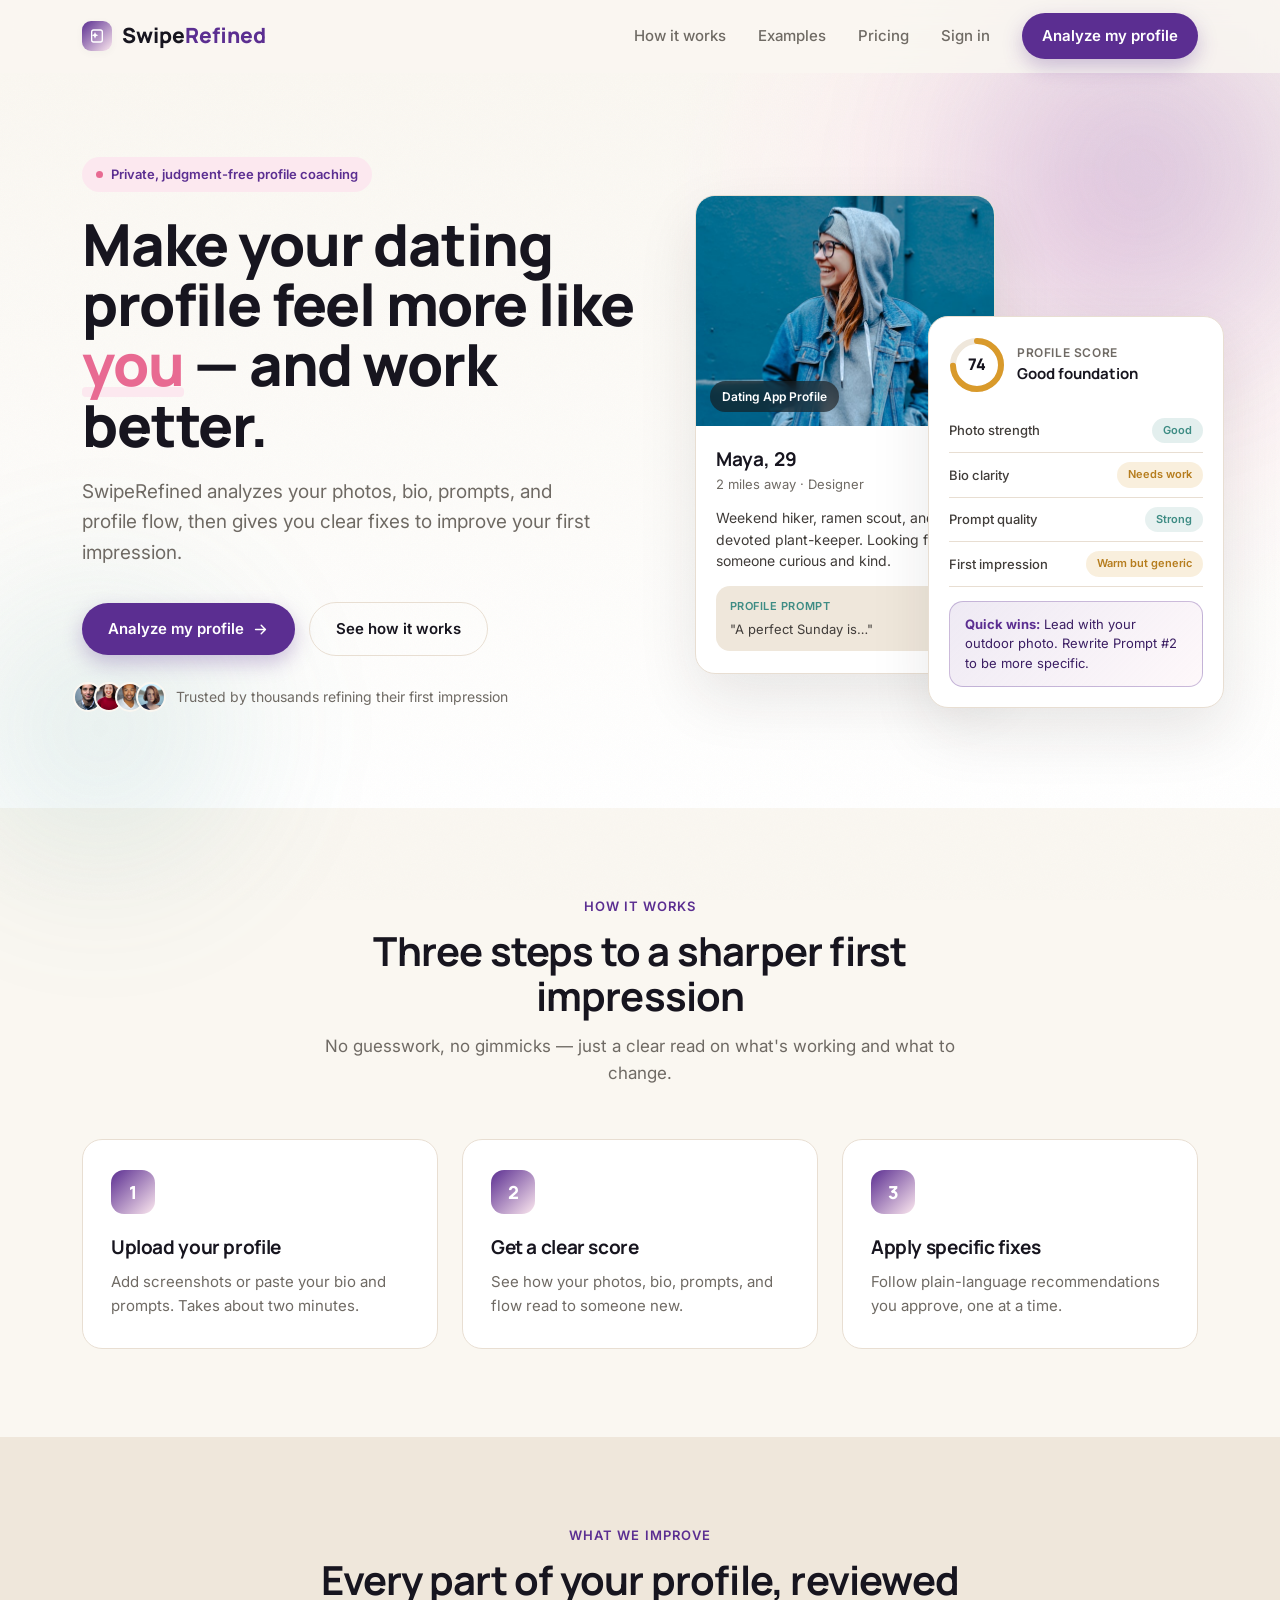
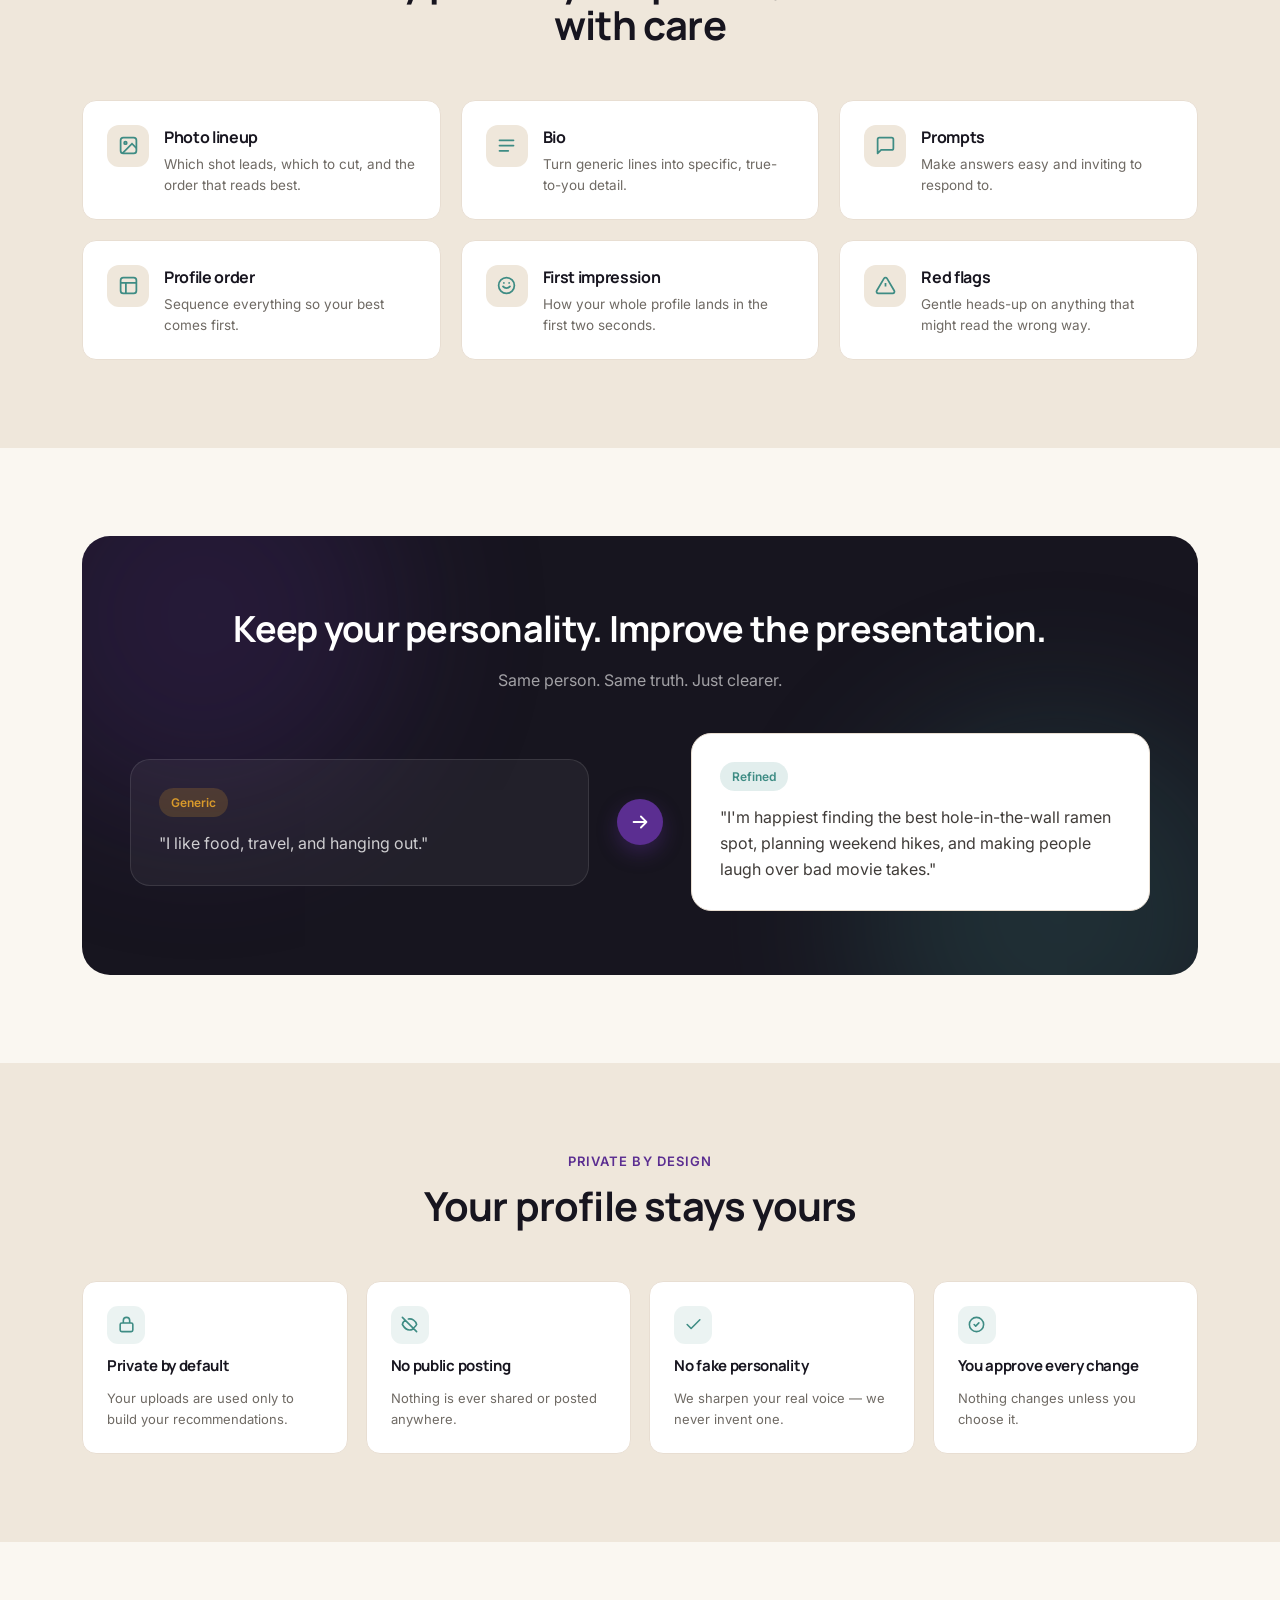
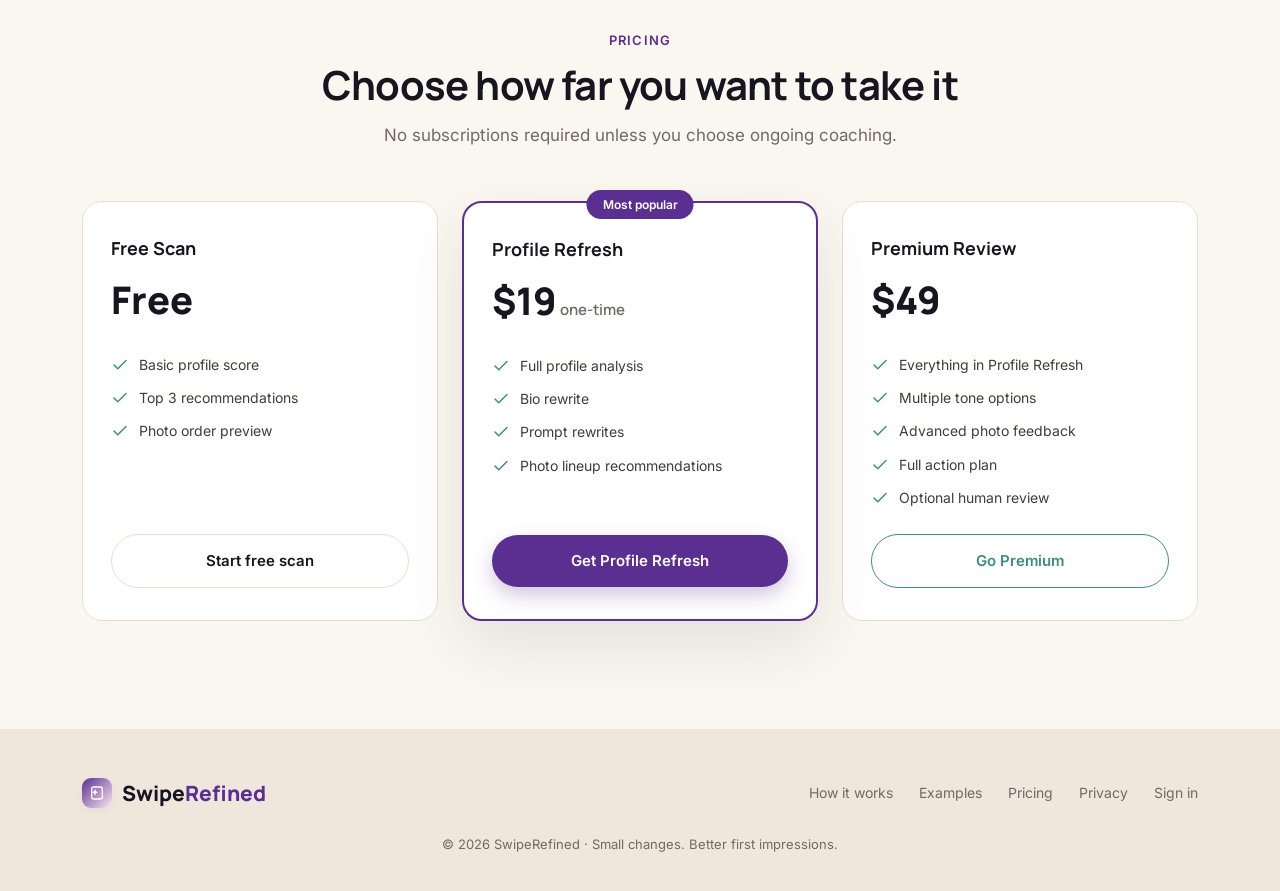
==== commit 8d46f2df: "Fix nav CTA contrast (white on plum)" ====
--- a/01-landing-refined.html
+++ b/01-landing-refined.html
@@ -58,7 +58,7 @@
     display:grid;place-items:center;box-shadow:var(--shadow-sm)}
   .logo .swipe{color:var(--charcoal)} .logo .refined{color:var(--coral)}
   .nav-links{display:flex;align-items:center;gap:32px}
-  .nav-links a{font-size:15px;color:var(--gray);font-weight:500;position:relative;transition:color .2s}
+  .nav-links a:not(.btn){font-size:15px;color:var(--gray);font-weight:500;position:relative;transition:color .2s}
   .nav-links a:not(.btn)::after{content:"";position:absolute;left:0;bottom:-4px;width:0;height:2px;background:var(--accent);transition:width .25s var(--ease)}
   .nav-links a:not(.btn):hover{color:var(--charcoal)} .nav-links a:not(.btn):hover::after{width:100%}
   @media(max-width:880px){.nav-links a:not(.btn):not(.signin){display:none}}
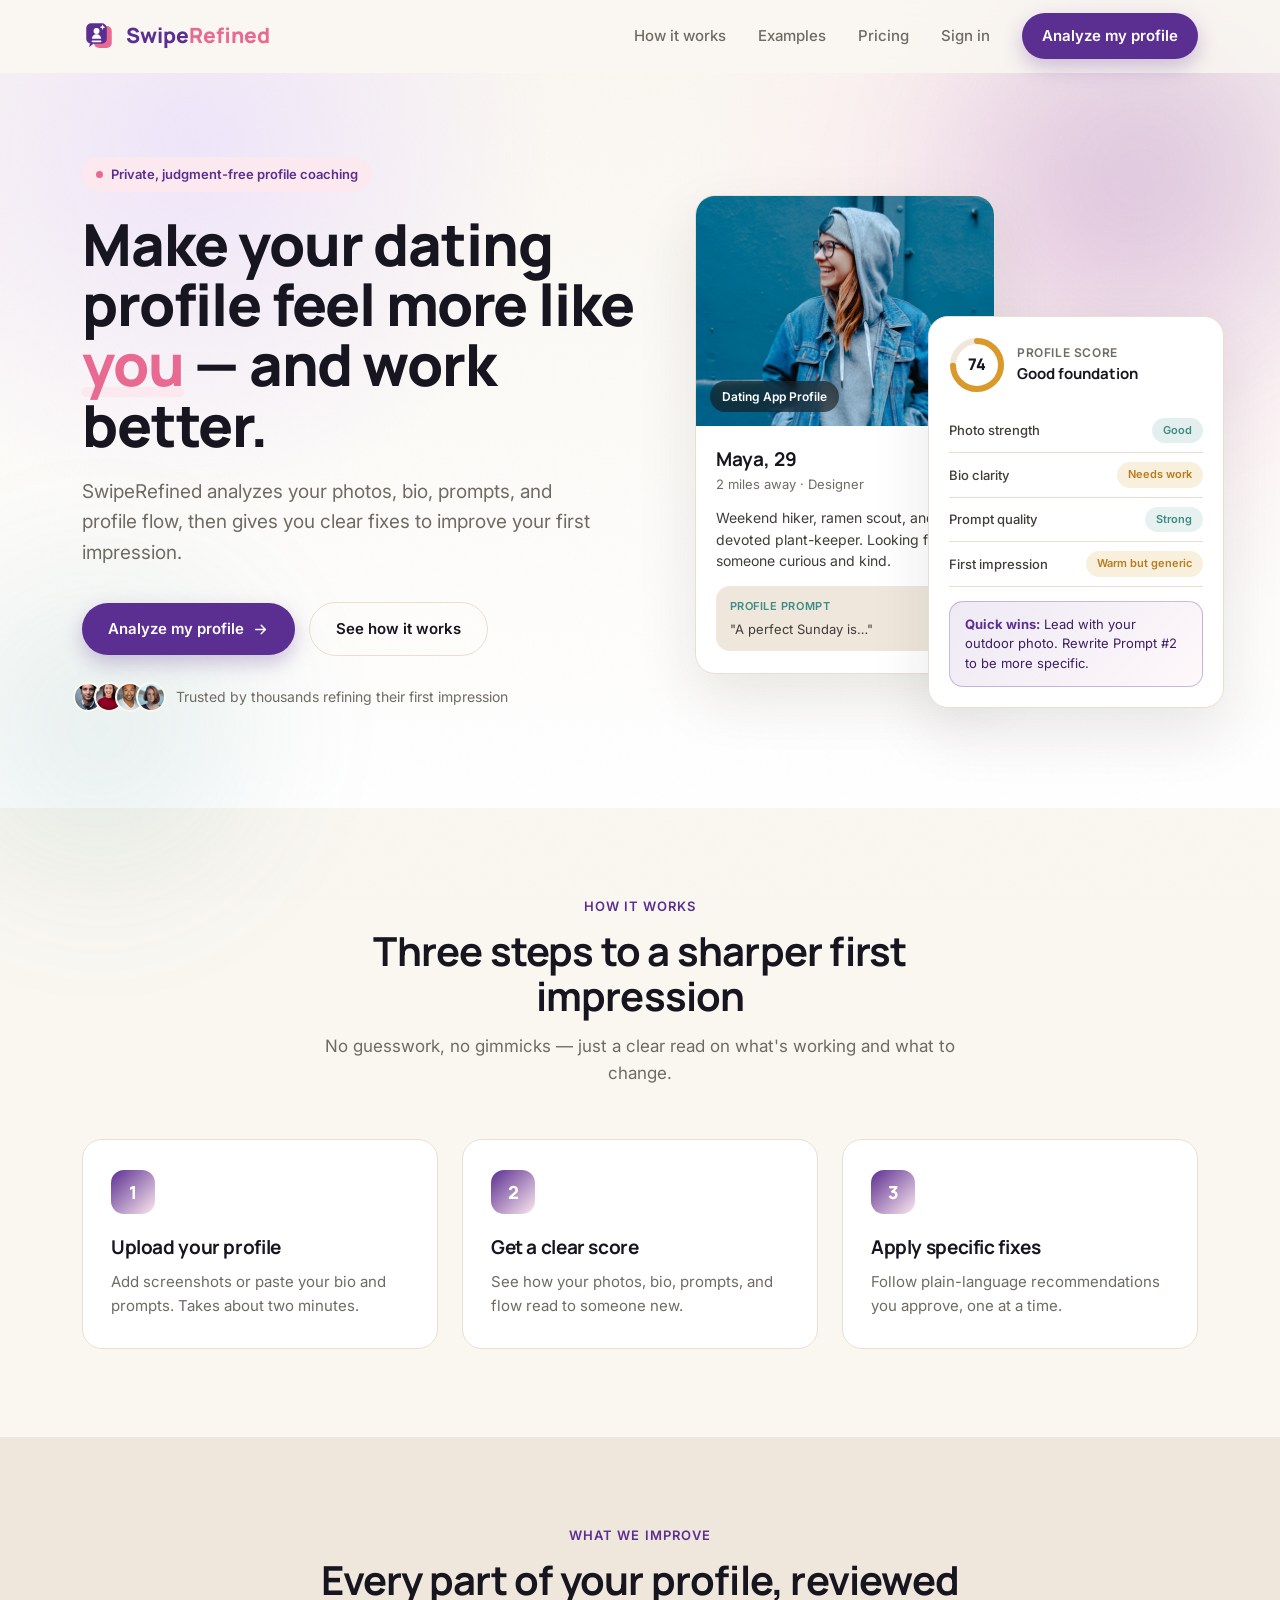
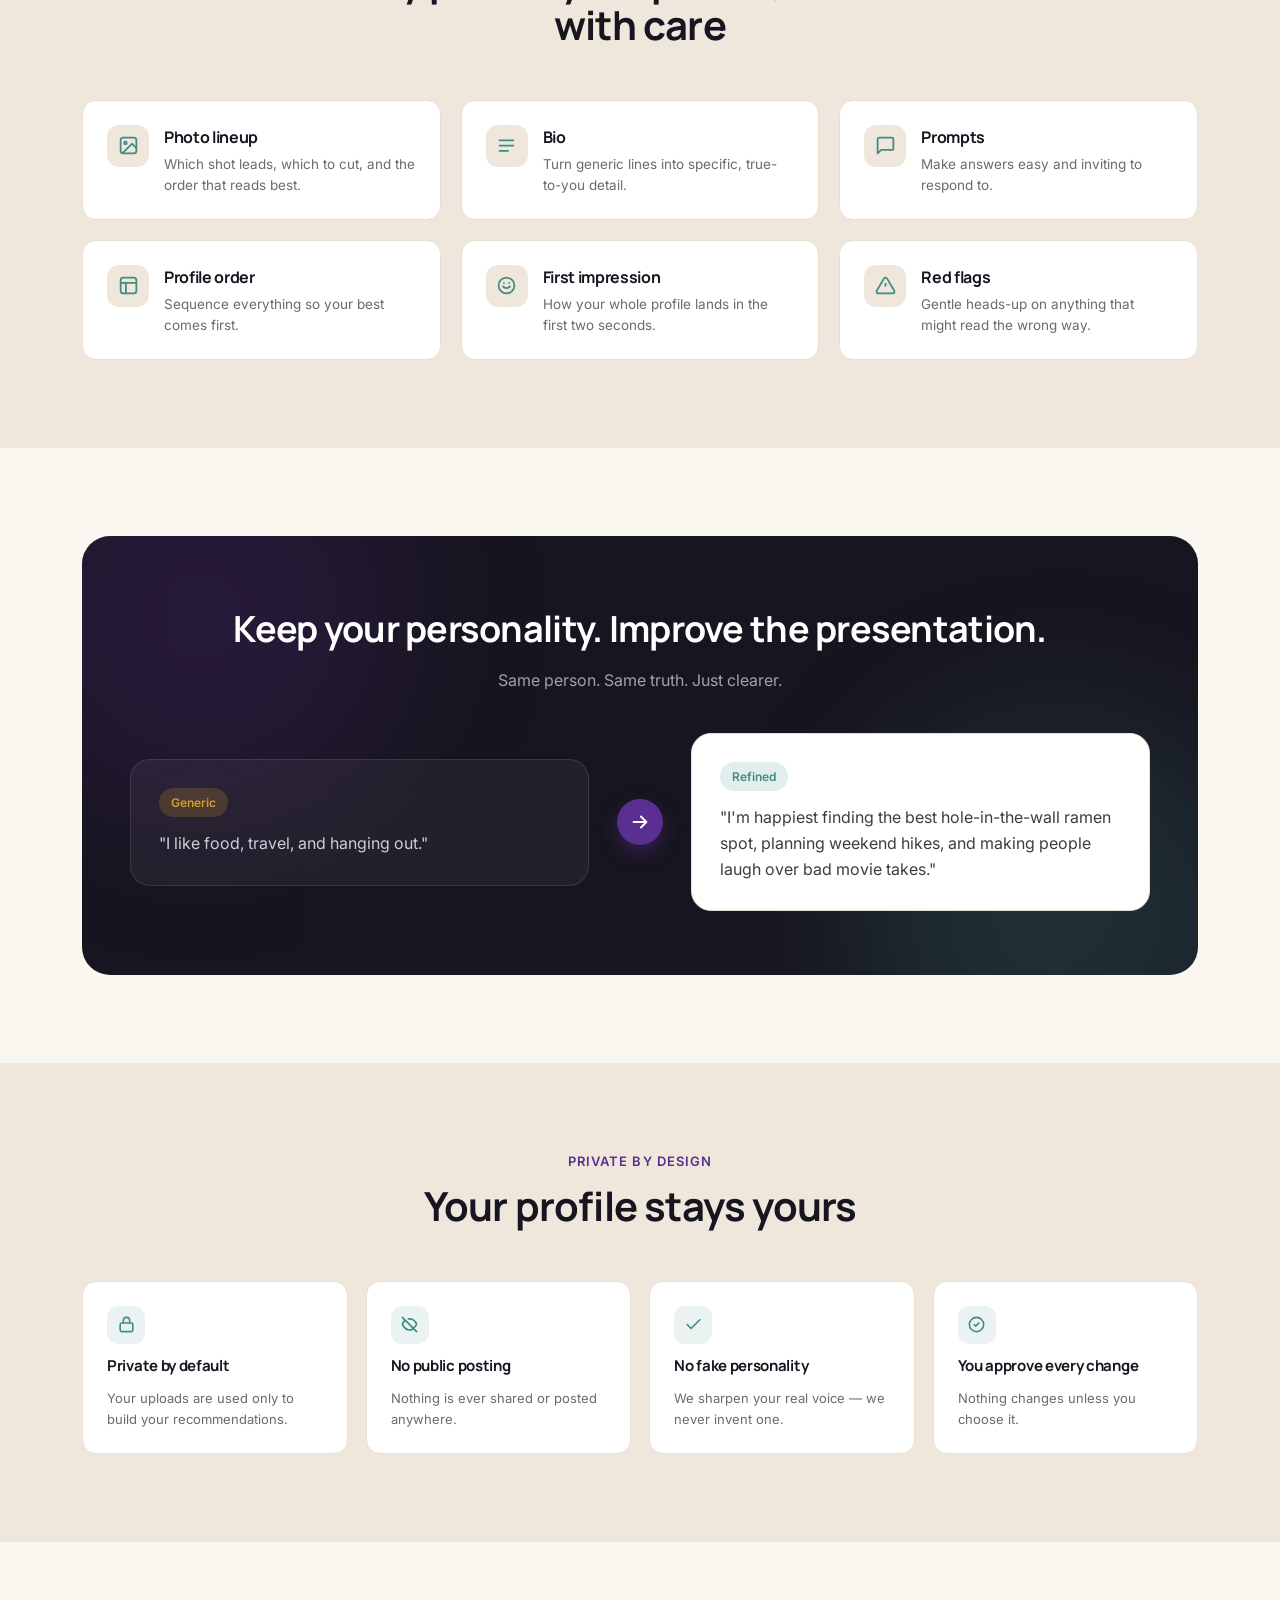
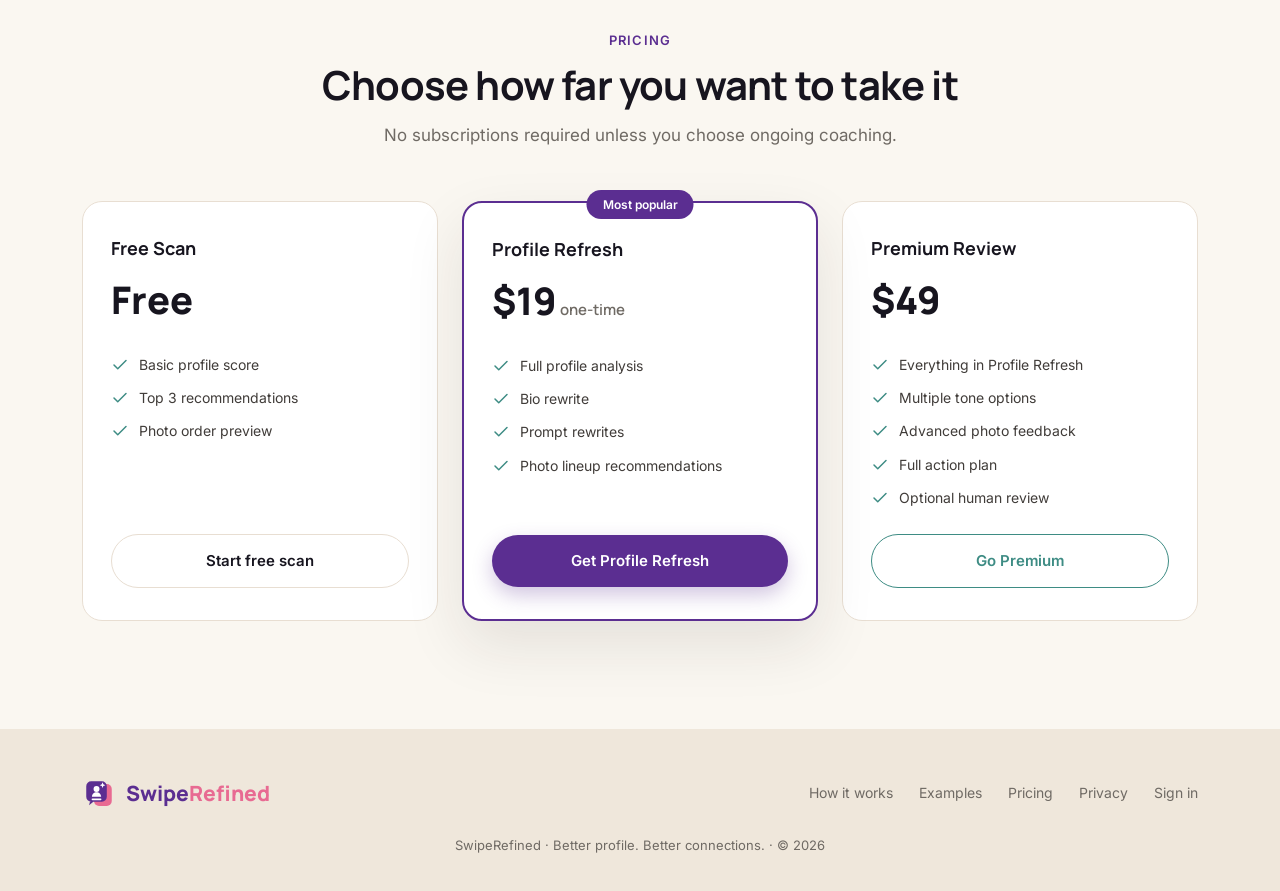
==== commit 60023a38: "Add SwipeRefined logo mark; Refined→rose wordmark; 3-layer hero glow; tagline" ====
--- a/01-landing-refined.html
+++ b/01-landing-refined.html
@@ -54,9 +54,9 @@
   nav.scrolled{border-color:var(--border);box-shadow:var(--shadow-sm)}
   .nav-inner{display:flex;align-items:center;justify-content:space-between;height:72px}
   .logo{display:flex;align-items:center;gap:10px;font-family:'Manrope';font-weight:800;font-size:21px}
-  .logo .mark{width:30px;height:30px;border-radius:9px;background:linear-gradient(135deg,var(--coral),var(--blush));
-    display:grid;place-items:center;box-shadow:var(--shadow-sm)}
-  .logo .swipe{color:var(--charcoal)} .logo .refined{color:var(--coral)}
+  .logo .mark{width:34px;height:34px;background:url(assets/logo-mark.svg) center/contain no-repeat;display:grid;place-items:center}
+  .logo .mark svg{display:none}
+  .logo .swipe{color:var(--primary)} .logo .refined{color:var(--accent)}
   .nav-links{display:flex;align-items:center;gap:32px}
   .nav-links a:not(.btn){font-size:15px;color:var(--gray);font-weight:500;position:relative;transition:color .2s}
   .nav-links a:not(.btn)::after{content:"";position:absolute;left:0;bottom:-4px;width:0;height:2px;background:var(--accent);transition:width .25s var(--ease)}
@@ -64,7 +64,7 @@
   @media(max-width:880px){.nav-links a:not(.btn):not(.signin){display:none}}
 
   /* ---------- Hero ---------- */
-  .hero{position:relative;padding:84px 0 96px;background:radial-gradient(circle at 85% 20%, #FCE8EF 0%, transparent 34%), linear-gradient(180deg, #FAF7F1 0%, #FFFFFF 100%)}
+  .hero{position:relative;padding:84px 0 96px;background:radial-gradient(circle at 85% 20%, #FCE8EF 0%, transparent 34%), radial-gradient(circle at 15% 10%, #EFE5FA 0%, transparent 28%), linear-gradient(180deg, #FAF7F1 0%, #FFFFFF 100%)}
   .blob{position:absolute;border-radius:50%;filter:blur(60px);opacity:.5;z-index:0;pointer-events:none}
   .blob-1{width:520px;height:520px;background:radial-gradient(circle,rgba(91,46,145,.45),transparent 70%);top:-160px;right:-120px}
   .blob-2{width:440px;height:440px;background:radial-gradient(circle,rgba(62,140,132,.30),transparent 70%);bottom:-140px;left:-120px}
@@ -401,7 +401,7 @@
       <a class="logo" href="#"><span class="mark"><svg width="16" height="16" viewBox="0 0 24 24" fill="none"><rect x="4" y="3" width="16" height="18" rx="3" stroke="#fff" stroke-width="2"/><path d="M9 16l1.5-3.5L14 11l-3.5-1.5L9 6l-1.5 3.5L4 11l3.5 1.5L9 16z" fill="#fff"/></svg></span><span><span class="swipe">Swipe</span><span class="refined">Refined</span></span></a>
       <div class="foot-links"><a href="#how">How it works</a><a href="#examples">Examples</a><a href="#pricing">Pricing</a><a href="#">Privacy</a><a href="#">Sign in</a></div>
     </div>
-    <p class="foot-note">© 2026 SwipeRefined · Small changes. Better first impressions.</p>
+    <p class="foot-note">SwipeRefined · Better profile. Better connections. · © 2026</p>
   </div>
 </footer>
 
